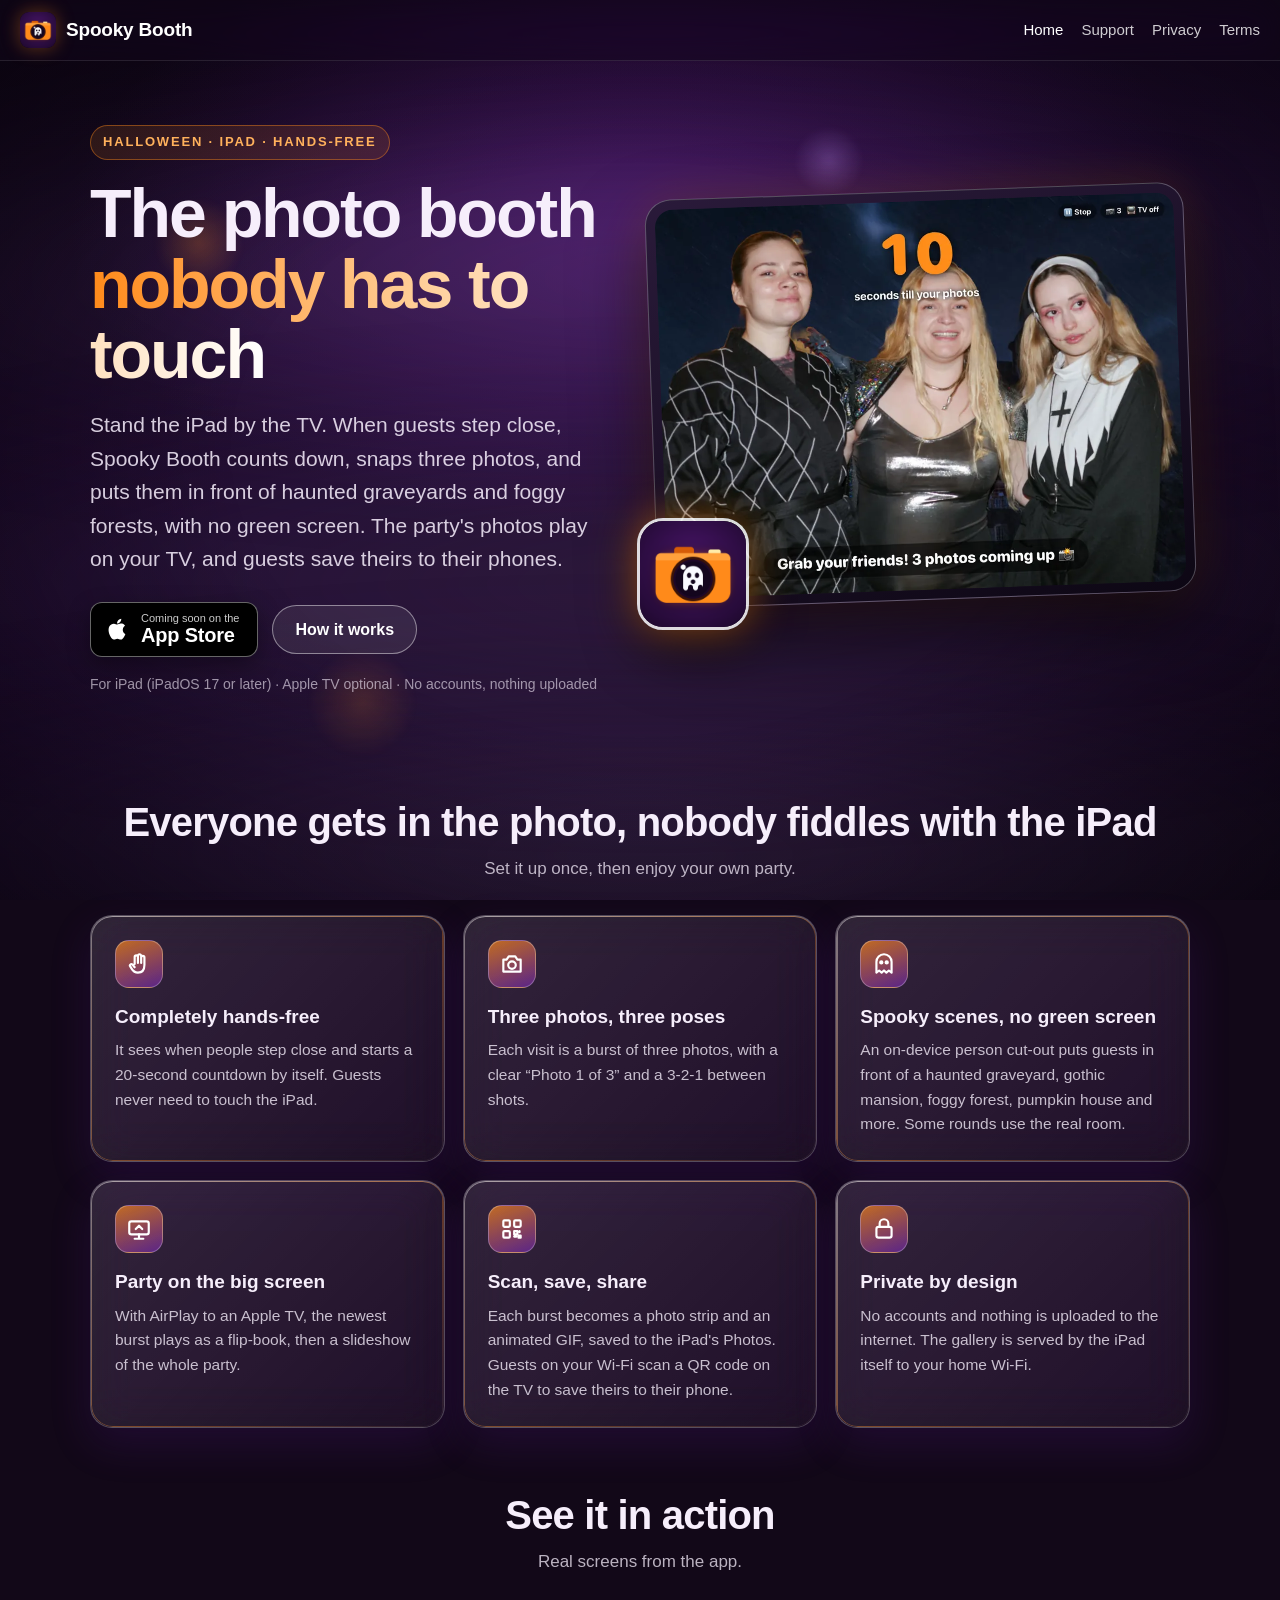
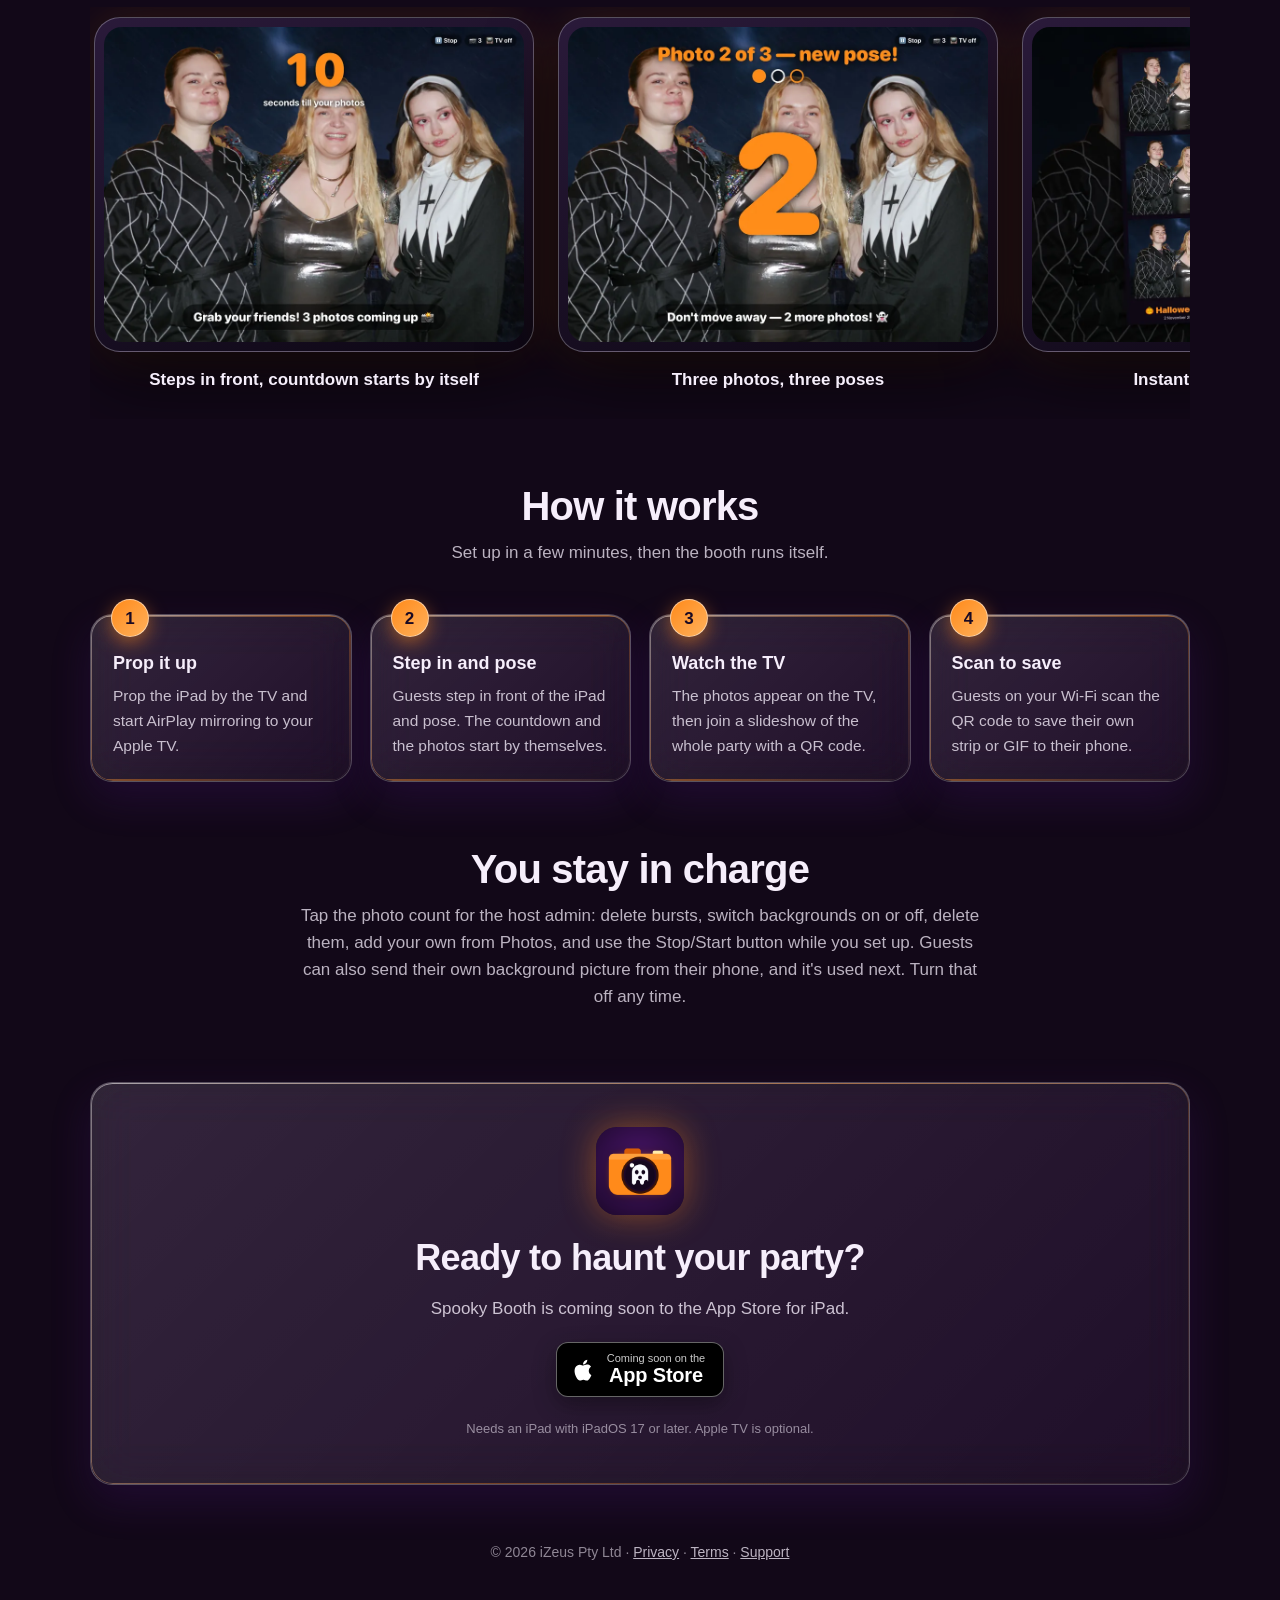
==== index.html @ 788db8b6 "Spooky Booth landing site Co-Authored-By: Claude Opus 5.5 <noreply@anthropic.com>" ====
<!DOCTYPE html>
<html lang="en">
<head>
<meta charset="utf-8">
<meta name="viewport" content="width=device-width, initial-scale=1, viewport-fit=cover">
<title>Spooky Booth – The hands-free Halloween photo booth for iPad</title>
<meta name="description" content="Stand your iPad by the TV and let guests step in. Spooky Booth counts down, takes three photos, swaps in haunted backgrounds with no green screen, and shows the results on your TV.">
<meta name="theme-color" content="#120818">
<meta property="og:title" content="Spooky Booth – The hands-free Halloween photo booth for iPad">
<meta property="og:description" content="Stand your iPad by the TV and let guests step in. Spooky Booth counts down, takes three photos, swaps in haunted backgrounds with no green screen, and shows the results on your TV.">
<meta property="og:image" content="https://spookybooth.izeus.org/assets/icon-512.png">
<link rel="icon" type="image/png" sizes="32x32" href="assets/icon-32.png">
<link rel="icon" type="image/png" sizes="512x512" href="assets/icon-512.png">
<link rel="apple-touch-icon" href="assets/icon-180.png">
<link rel="stylesheet" href="assets/style.css?v=mvykhlf2">
</head>
<body>
<div class="bg" aria-hidden="true">
  <div class="glow"></div>
  <div class="orb o1"></div><div class="orb o2"></div><div class="orb o3"></div><div class="orb o4"></div>
  <div class="fog f1"></div><div class="fog f2"></div><div class="fog f3"></div>
  <div class="vignette"></div>
</div>
<header class="nav">
  <a class="brand" href="index.html"><img src="assets/icon-180.png" alt="" width="36" height="36"><span>Spooky Booth</span></a>
  <nav class="nav-links"><a href="index.html" aria-current="page">Home</a><a href="support.html">Support</a><a href="privacy.html">Privacy</a><a href="terms.html">Terms</a></nav>
</header>
<main class="wrap wide">
<section class="pitch">
  <div>
    <span class="eyebrow">Halloween &middot; iPad &middot; Hands-free</span>
    <h1>The photo booth <span class="grad">nobody has to touch</span></h1>
    <p class="lead">Stand the iPad by the TV. When guests step close, Spooky Booth counts down, snaps three photos, and puts them in front of haunted graveyards and foggy forests, with no green screen. The party's photos play on your TV, and guests save theirs to their phones.</p>
    <div class="cta-row">
      <a class="store" data-store href="#get"><svg viewBox="0 0 24 24" aria-hidden="true"><path d="M16.4 12.6c0-2.4 2-3.6 2.1-3.7-1.1-1.7-2.9-1.9-3.5-1.9-1.5-.2-2.9.9-3.7.9-.8 0-1.9-.9-3.2-.8-1.6 0-3.1 1-4 2.4-1.7 3-.4 7.4 1.2 9.8.8 1.2 1.8 2.5 3 2.4 1.2 0 1.7-.8 3.1-.8 1.5 0 1.9.8 3.2.8 1.3 0 2.1-1.2 2.9-2.4.9-1.4 1.3-2.7 1.3-2.8-.1 0-2.4-.9-2.4-3.9zM14 5.5c.7-.8 1.1-1.9 1-3-1 0-2.1.7-2.8 1.5-.6.7-1.2 1.8-1 2.9 1.1.1 2.1-.6 2.8-1.4z"/></svg><span><small data-store-label>Coming soon on the</small><b>App Store</b></span></a>
      <a class="btn btn-ghost" href="#how">How it works</a>
    </div>
    <p class="meta">For iPad (iPadOS 17 or later) &middot; Apple TV optional &middot; No accounts, nothing uploaded</p>
  </div>
  <div class="pitch-art">
    <div class="frame"><img src="assets/shots/1.webp" alt="Spooky Booth on iPad: a guest in front of a haunted scene with the countdown running" width="900" height="675"></div>
    <img class="pitch-logo" src="assets/icon-512.png" alt="Spooky Booth app icon" width="120" height="120">
  </div>
</section>

<section id="features">
  <h2 class="section-title">Everyone gets in the photo, nobody fiddles with the iPad</h2>
  <p class="section-sub">Set it up once, then enjoy your own party.</p>
  <div class="features">
    <div class="feature glass"><div class="icon"><svg viewBox="0 0 24 24" aria-hidden="true"><path d="M8 12V5.5a1.5 1.5 0 0 1 3 0V11M11 10V4.5a1.5 1.5 0 0 1 3 0V11M14 10V6a1.5 1.5 0 0 1 3 0v7c0 4-2 7-6 7-3 0-4.5-1.5-6-4l-1.5-2.5A1.5 1.5 0 0 1 6 12.5L8 15"/></svg></div><h3>Completely hands-free</h3><p>It sees when people step close and starts a 20-second countdown by itself. Guests never need to touch the iPad.</p></div>
    <div class="feature glass"><div class="icon"><svg viewBox="0 0 24 24" aria-hidden="true"><path d="M4 8h3l2-3h6l2 3h3v11H4z"/><circle cx="12" cy="13" r="3.5"/></svg></div><h3>Three photos, three poses</h3><p>Each visit is a burst of three photos, with a clear &ldquo;Photo 1 of 3&rdquo; and a 3-2-1 between shots.</p></div>
    <div class="feature glass"><div class="icon"><svg viewBox="0 0 24 24" aria-hidden="true"><path d="M5 20V10a7 7 0 0 1 14 0v10l-2.5-2-2.3 2-2.2-2-2.2 2-2.3-2z"/><circle cx="9.5" cy="10.5" r="1"/><circle cx="14.5" cy="10.5" r="1"/></svg></div><h3>Spooky scenes, no green screen</h3><p>An on-device person cut-out puts guests in front of a haunted graveyard, gothic mansion, foggy forest, pumpkin house and more. Some rounds use the real room.</p></div>
    <div class="feature glass"><div class="icon"><svg viewBox="0 0 24 24" aria-hidden="true"><rect x="3" y="5" width="18" height="12" rx="2"/><path d="M8 21h8M12 17v4M9 12l3-3 3 3"/></svg></div><h3>Party on the big screen</h3><p>With AirPlay to an Apple TV, the newest burst plays as a flip-book, then a slideshow of the whole party.</p></div>
    <div class="feature glass"><div class="icon"><svg viewBox="0 0 24 24" aria-hidden="true"><rect x="4" y="4" width="6" height="6" rx="1"/><rect x="14" y="4" width="6" height="6" rx="1"/><rect x="4" y="14" width="6" height="6" rx="1"/><path d="M14 14h3v3h-3zM19 14v1M14 19h2M18 18h2v2h-2z"/></svg></div><h3>Scan, save, share</h3><p>Each burst becomes a photo strip and an animated GIF, saved to the iPad's Photos. Guests on your Wi-Fi scan a QR code on the TV to save theirs to their phone.</p></div>
    <div class="feature glass"><div class="icon"><svg viewBox="0 0 24 24" aria-hidden="true"><rect x="5" y="10" width="14" height="10" rx="2"/><path d="M8 10V7a4 4 0 0 1 8 0v3"/></svg></div><h3>Private by design</h3><p>No accounts and nothing is uploaded to the internet. The gallery is served by the iPad itself to your home Wi-Fi.</p></div>
  </div>
</section>

<section id="screens">
  <h2 class="section-title">See it in action</h2>
  <p class="section-sub">Real screens from the app.</p>
  <div class="shots">
    <figure class="shot"><div class="frame"><img src="assets/shots/1.webp" alt="The countdown starting as a guest steps in front of the iPad" width="900" height="675" loading="lazy"></div><figcaption>Steps in front, countdown starts by itself</figcaption></figure>
    <figure class="shot"><div class="frame"><img src="assets/shots/2.webp" alt="Three photos in a burst with a Photo 1 of 3 label" width="900" height="675" loading="lazy"></div><figcaption>Three photos, three poses</figcaption></figure>
    <figure class="shot"><div class="frame"><img src="assets/shots/3.webp" alt="An instant photo strip and animated GIF" width="900" height="675" loading="lazy"></div><figcaption>Instant photo strip and GIF</figcaption></figure>
    <figure class="shot"><div class="frame"><img src="assets/shots/4.webp" alt="Guests in front of spooky backgrounds" width="900" height="675" loading="lazy"></div><figcaption>Spooky backgrounds, no green screen</figcaption></figure>
    <figure class="shot"><div class="frame"><img src="assets/shots/5.webp" alt="A big, clear countdown number" width="900" height="675" loading="lazy"></div><figcaption>Big, clear countdown</figcaption></figure>
    <figure class="shot"><div class="frame"><img src="assets/shots/6.webp" alt="The host admin screen for choosing backgrounds" width="900" height="675" loading="lazy"></div><figcaption>Choose your backgrounds</figcaption></figure>
  </div>
</section>

<section id="how">
  <h2 class="section-title">How it works</h2>
  <p class="section-sub">Set up in a few minutes, then the booth runs itself.</p>
  <ol class="steps">
    <li class="glass"><h3>Prop it up</h3><p>Prop the iPad by the TV and start AirPlay mirroring to your Apple TV.</p></li>
    <li class="glass"><h3>Step in and pose</h3><p>Guests step in front of the iPad and pose. The countdown and the photos start by themselves.</p></li>
    <li class="glass"><h3>Watch the TV</h3><p>The photos appear on the TV, then join a slideshow of the whole party with a QR code.</p></li>
    <li class="glass"><h3>Scan to save</h3><p>Guests on your Wi-Fi scan the QR code to save their own strip or GIF to their phone.</p></li>
  </ol>
</section>

<section id="host">
  <h2 class="section-title">You stay in charge</h2>
  <p class="section-sub">Tap the photo count for the host admin: delete bursts, switch backgrounds on or off, delete them, add your own from Photos, and use the Stop/Start button while you set up. Guests can also send their own background picture from their phone, and it's used next. Turn that off any time.</p>
</section>

<section id="get">
  <div class="band glass">
    <img src="assets/icon-512.png" alt="" width="88" height="88">
    <h2>Ready to haunt your party?</h2>
    <p data-store-text>Spooky Booth is coming soon to the App Store for iPad.</p>
    <a class="store" data-store href="#get"><svg viewBox="0 0 24 24" aria-hidden="true"><path d="M16.4 12.6c0-2.4 2-3.6 2.1-3.7-1.1-1.7-2.9-1.9-3.5-1.9-1.5-.2-2.9.9-3.7.9-.8 0-1.9-.9-3.2-.8-1.6 0-3.1 1-4 2.4-1.7 3-.4 7.4 1.2 9.8.8 1.2 1.8 2.5 3 2.4 1.2 0 1.7-.8 3.1-.8 1.5 0 1.9.8 3.2.8 1.3 0 2.1-1.2 2.9-2.4.9-1.4 1.3-2.7 1.3-2.8-.1 0-2.4-.9-2.4-3.9zM14 5.5c.7-.8 1.1-1.9 1-3-1 0-2.1.7-2.8 1.5-.6.7-1.2 1.8-1 2.9 1.1.1 2.1-.6 2.8-1.4z"/></svg><span><small data-store-label>Coming soon on the</small><b>App Store</b></span></a>
    <p class="fine">Needs an iPad with iPadOS 17 or later. Apple TV is optional.</p>
  </div>
</section>
</main>
<footer class="foot">&copy; 2026 iZeus Pty Ltd &middot; <a href="privacy.html">Privacy</a> &middot; <a href="terms.html">Terms</a> &middot; <a href="support.html">Support</a></footer>
<script src="assets/site.js?v=mvykhlf2"></script>
</body>
</html>
---- assets/style.css ----
*,*::before,*::after{box-sizing:border-box}
html{scroll-behavior:smooth;color-scheme:dark}
body{margin:0;min-height:100vh;background:#120818;color:#f6eefb;font:17px/1.6 ui-rounded,"SF Pro Rounded",-apple-system,BlinkMacSystemFont,"Segoe UI",Roboto,sans-serif;-webkit-font-smoothing:antialiased;overflow-x:hidden}
a{color:#ffb15c}
a:hover{color:#ffd09b}
img{display:block;max-width:100%}

/* Ambient background: deep purple, drifting mist, a few faint orbs */
.bg{position:fixed;inset:0;z-index:-1;overflow:hidden;background:linear-gradient(160deg,#120818,#1d0b2b 45%,#120818)}
.glow{position:absolute;left:50%;top:-10%;width:90vw;height:70vh;margin-left:-45vw;background:radial-gradient(ellipse at center,rgba(76,22,110,.75),transparent 70%)}
.fog{position:absolute;left:-30%;width:160%;height:46vh;border-radius:50%;filter:blur(60px);opacity:.5;background:radial-gradient(ellipse at center,rgba(190,150,230,.34),rgba(120,70,170,.14) 50%,transparent 72%);will-change:transform}
.fog.f1{top:8%;animation:mist1 38s ease-in-out infinite alternate}
.fog.f2{top:42%;opacity:.42;animation:mist2 52s ease-in-out infinite alternate}
.fog.f3{top:72%;opacity:.55;animation:mist1 46s ease-in-out -20s infinite alternate}
.orb{position:absolute;border-radius:50%;filter:blur(2px);animation:float 18s ease-in-out infinite;will-change:transform}
.orb.o1{width:90px;height:90px;left:12%;top:22%;background:radial-gradient(circle,rgba(255,138,26,.30),transparent 70%)}
.orb.o2{width:140px;height:140px;right:10%;top:48%;background:radial-gradient(circle,rgba(255,138,26,.20),transparent 70%);animation-delay:-6s}
.orb.o3{width:70px;height:70px;left:62%;top:14%;background:radial-gradient(circle,rgba(200,150,255,.30),transparent 70%);animation-delay:-11s}
.orb.o4{width:110px;height:110px;left:24%;top:72%;background:radial-gradient(circle,rgba(255,138,26,.18),transparent 70%);animation-delay:-3s}
.vignette{position:absolute;inset:0;background:radial-gradient(ellipse at center,transparent 45%,rgba(5,2,9,.6))}
@keyframes mist1{from{transform:translateX(-8%)}to{transform:translateX(8%) translateY(4%)}}
@keyframes mist2{from{transform:translateX(7%)}to{transform:translateX(-9%) translateY(-5%)}}
@keyframes float{0%,100%{transform:translate(0,0)}50%{transform:translate(26px,-34px)}}
@media (prefers-reduced-motion:reduce){.fog,.orb{animation:none!important}}

/* Liquid glass */
.glass{position:relative;background:linear-gradient(135deg,rgba(255,255,255,.12),rgba(255,255,255,.04));border:1px solid rgba(255,255,255,.22);border-radius:22px;box-shadow:0 16px 40px rgba(120,40,190,.2),0 12px 30px rgba(0,0,0,.4),inset 0 1px 0 rgba(255,255,255,.3);backdrop-filter:blur(22px) saturate(170%);-webkit-backdrop-filter:blur(22px) saturate(170%)}
.glass::before{content:"";position:absolute;inset:0;border-radius:inherit;padding:1.2px;background:linear-gradient(135deg,rgba(255,255,255,.4),rgba(255,138,26,.4),rgba(255,255,255,.05));-webkit-mask:linear-gradient(#000 0 0) content-box,linear-gradient(#000 0 0);-webkit-mask-composite:xor;mask-composite:exclude;pointer-events:none}

.nav{position:sticky;top:0;z-index:10;display:flex;align-items:center;justify-content:space-between;gap:16px;padding:12px max(20px,env(safe-area-inset-left));background:rgba(18,8,24,.55);backdrop-filter:blur(18px) saturate(160%);-webkit-backdrop-filter:blur(18px) saturate(160%);border-bottom:1px solid rgba(255,255,255,.1)}
.brand{display:flex;align-items:center;gap:10px;color:#fff;text-decoration:none;font-weight:800;font-size:19px;letter-spacing:-.01em}
.brand img{width:36px;height:36px;border-radius:9px;box-shadow:0 0 18px rgba(255,138,26,.35)}
.nav-links{display:flex;gap:18px;font-size:15px}
.nav-links a{color:rgba(255,255,255,.8);text-decoration:none}
.nav-links a:hover,.nav-links a[aria-current]{color:#fff}

.wrap{max-width:860px;margin:0 auto;padding:0 20px}
.wrap.wide{max-width:1140px}
.lead{font-size:clamp(18px,2.2vw,21px);color:rgba(246,238,251,.86);max-width:32em;margin:0 0 26px}

/* Landing page */
.pitch{display:grid;grid-template-columns:1fr 1.05fr;gap:48px;align-items:center;padding:64px 0 40px}
.eyebrow{display:inline-block;font-size:13px;font-weight:700;letter-spacing:.14em;text-transform:uppercase;color:#ffb15c;background:rgba(255,138,26,.12);border:1px solid rgba(255,138,26,.42);padding:6px 12px;border-radius:999px}
.pitch h1{font-size:clamp(40px,6vw,68px);line-height:1.04;margin:18px 0 18px;font-weight:900;letter-spacing:-.03em}
.grad{background:linear-gradient(90deg,#ff8a1a,#ffd09b 55%,#fff);-webkit-background-clip:text;background-clip:text;color:transparent}
.cta-row{display:flex;flex-wrap:wrap;gap:14px;align-items:center}
.meta{margin:16px 0 0;font-size:14px;color:rgba(246,238,251,.6)}
.store{display:inline-flex;align-items:center;gap:10px;background:#000;color:#fff;border:1px solid rgba(255,255,255,.4);border-radius:12px;padding:9px 18px 9px 14px;text-decoration:none;box-shadow:0 8px 22px rgba(0,0,0,.35);transition:transform .12s ease}
.store:hover{color:#fff;transform:translateY(-2px)}
.store small{display:block;font-size:11px;opacity:.8;line-height:1.1}
.store b{display:block;font-size:20px;line-height:1.15;letter-spacing:-.01em}
.store svg{width:26px;height:26px;fill:#fff}
.btn.btn-ghost{background:rgba(255,255,255,.08);box-shadow:none;text-decoration:none;color:#fff}
.btn.btn-ghost:hover{color:#fff;background:rgba(255,255,255,.14)}
.pitch-art{position:relative;display:flex;justify-content:center;padding-bottom:30px}
.pitch-art .frame{width:100%;transform:rotate(-2deg);animation:bob 9s ease-in-out infinite}
.pitch-logo{position:absolute;left:-14px;bottom:0;width:112px;height:112px;border-radius:26px;border:3px solid rgba(255,255,255,.85);box-shadow:0 0 40px rgba(255,138,26,.5),0 20px 50px rgba(0,0,0,.55);animation:float 12s ease-in-out infinite}
@keyframes bob{0%,100%{transform:rotate(-2deg) translateY(0)}50%{transform:rotate(-1deg) translateY(-12px)}}
.frame{padding:9px;border-radius:26px;background:linear-gradient(160deg,#2a1a3a,#0d0714);border:1px solid rgba(255,255,255,.28);box-shadow:0 30px 70px rgba(0,0,0,.6),0 0 50px rgba(255,138,26,.16)}
.frame img{width:100%;height:auto;border-radius:18px}

section[id]{scroll-margin-top:80px}
.section-title{text-align:center;font-size:clamp(28px,4vw,40px);line-height:1.15;letter-spacing:-.02em;margin:64px 0 10px}
.section-sub{text-align:center;color:rgba(246,238,251,.74);max-width:40em;margin:0 auto 32px}
.features{display:grid;grid-template-columns:repeat(3,1fr);gap:18px}
.feature{padding:24px}
.feature .icon{width:48px;height:48px;border-radius:14px;display:grid;place-items:center;margin-bottom:14px;background:linear-gradient(160deg,rgba(255,138,26,.7),rgba(120,40,190,.6));border:1px solid rgba(255,255,255,.28)}
.feature .icon svg{width:26px;height:26px;stroke:#fff;fill:none;stroke-width:2;stroke-linecap:round;stroke-linejoin:round}
.feature h3{margin:0 0 6px;font-size:19px}
.feature p{margin:0;color:rgba(246,238,251,.78);font-size:15.5px}
.shots{display:flex;gap:24px;overflow-x:auto;scroll-snap-type:x mandatory;padding:10px 4px 26px;justify-content:safe center;-webkit-overflow-scrolling:touch}
.shot{flex:0 0 auto;width:min(440px,82vw);margin:0;scroll-snap-align:center;text-align:center}
.shot figcaption{margin-top:14px;font-weight:700}
.steps{counter-reset:step;display:grid;grid-template-columns:repeat(4,1fr);gap:18px;list-style:none;padding:16px 0 0;margin:0}
.steps li{counter-increment:step;position:relative;padding:28px 22px 22px}
.steps li::after{content:counter(step);position:absolute;top:-16px;left:20px;width:38px;height:38px;border-radius:50%;display:grid;place-items:center;font-weight:900;color:#1a0a24;background:linear-gradient(135deg,#ff8a1a,#ffb15c);border:1px solid rgba(255,255,255,.5);box-shadow:0 6px 18px rgba(255,138,26,.5)}
.steps h3{margin:6px 0 6px;font-size:18px}
.steps p{margin:0;color:rgba(246,238,251,.78);font-size:15.5px}
.band{text-align:center;padding:44px 24px;margin:72px 0 56px}
.band img{width:88px;height:88px;margin:0 auto 14px;border-radius:21px;box-shadow:0 0 34px rgba(255,138,26,.45)}
.band h2{font-size:clamp(26px,3.6vw,36px);margin:0 0 8px;letter-spacing:-.02em}
.band p{color:rgba(246,238,251,.8);margin:0 0 20px}
.band .fine{font-size:13px;color:rgba(246,238,251,.55);margin:22px 0 0}

.doc{margin:40px auto 64px;padding:clamp(22px,4vw,44px)}
.doc h1{font-size:clamp(32px,5vw,44px);line-height:1.1;margin:0 0 6px;letter-spacing:-.02em}
.doc h2{font-size:22px;margin:34px 0 8px;color:#ffc98a}
.doc ul{padding-left:1.2em}
.doc li{margin:6px 0}
.muted{color:rgba(246,238,251,.62)}
.faq-q{font-weight:700;margin:18px 0 2px}
.faq-a{margin:0;color:rgba(246,238,251,.82)}

.contact{display:grid;gap:14px;margin:18px 0 8px}
.contact label{display:grid;gap:6px;font-size:15px;font-weight:600}
.contact input,.contact textarea{width:100%;padding:12px 14px;border-radius:14px;border:1px solid rgba(255,255,255,.22);background:rgba(255,255,255,.07);color:#fff;font:inherit;font-weight:400}
.contact textarea{min-height:150px;resize:vertical}
.contact input:focus,.contact textarea:focus{outline:none;border-color:#ff8a1a;box-shadow:0 0 0 3px rgba(255,138,26,.28)}
.hp{position:absolute;left:-9999px;width:1px;height:1px;overflow:hidden}
.btn{justify-self:start;display:inline-flex;align-items:center;gap:8px;padding:11px 22px;border:1px solid rgba(255,255,255,.45);border-radius:999px;background:linear-gradient(135deg,#ff8a1a,#e0580c);color:#fff;font:inherit;font-weight:700;font-size:16px;cursor:pointer;box-shadow:0 6px 18px rgba(255,138,26,.4);transition:transform .12s ease}
.btn:active{transform:scale(.96)}
.notice{padding:12px 16px;border-radius:14px;margin:16px 0}
.notice.ok{background:rgba(13,158,148,.2);border:1px solid rgba(13,158,148,.55)}
.notice.err{background:rgba(224,71,87,.18);border:1px solid rgba(224,71,87,.55)}
[hidden]{display:none!important}

.foot{text-align:center;padding:0 20px 40px;font-size:14px;color:rgba(246,238,251,.55)}
.foot a{color:rgba(246,238,251,.75)}

@media (prefers-reduced-motion:reduce){.pitch-art .frame,.pitch-logo{animation:none!important}}
@media (max-width:980px){.features{grid-template-columns:1fr 1fr}.steps{grid-template-columns:1fr 1fr;row-gap:32px}}
@media (max-width:820px){.pitch{grid-template-columns:1fr;text-align:center;padding-top:44px}.lead{margin-left:auto;margin-right:auto}.cta-row{justify-content:center}.shots{justify-content:flex-start}.pitch-logo{left:0}}
@media (max-width:720px){.nav-links{gap:12px;font-size:14px}.brand span{display:none}.features,.steps{grid-template-columns:1fr}.eyebrow{font-size:11px;letter-spacing:.08em}.pitch-logo{width:88px;height:88px;border-radius:21px}}
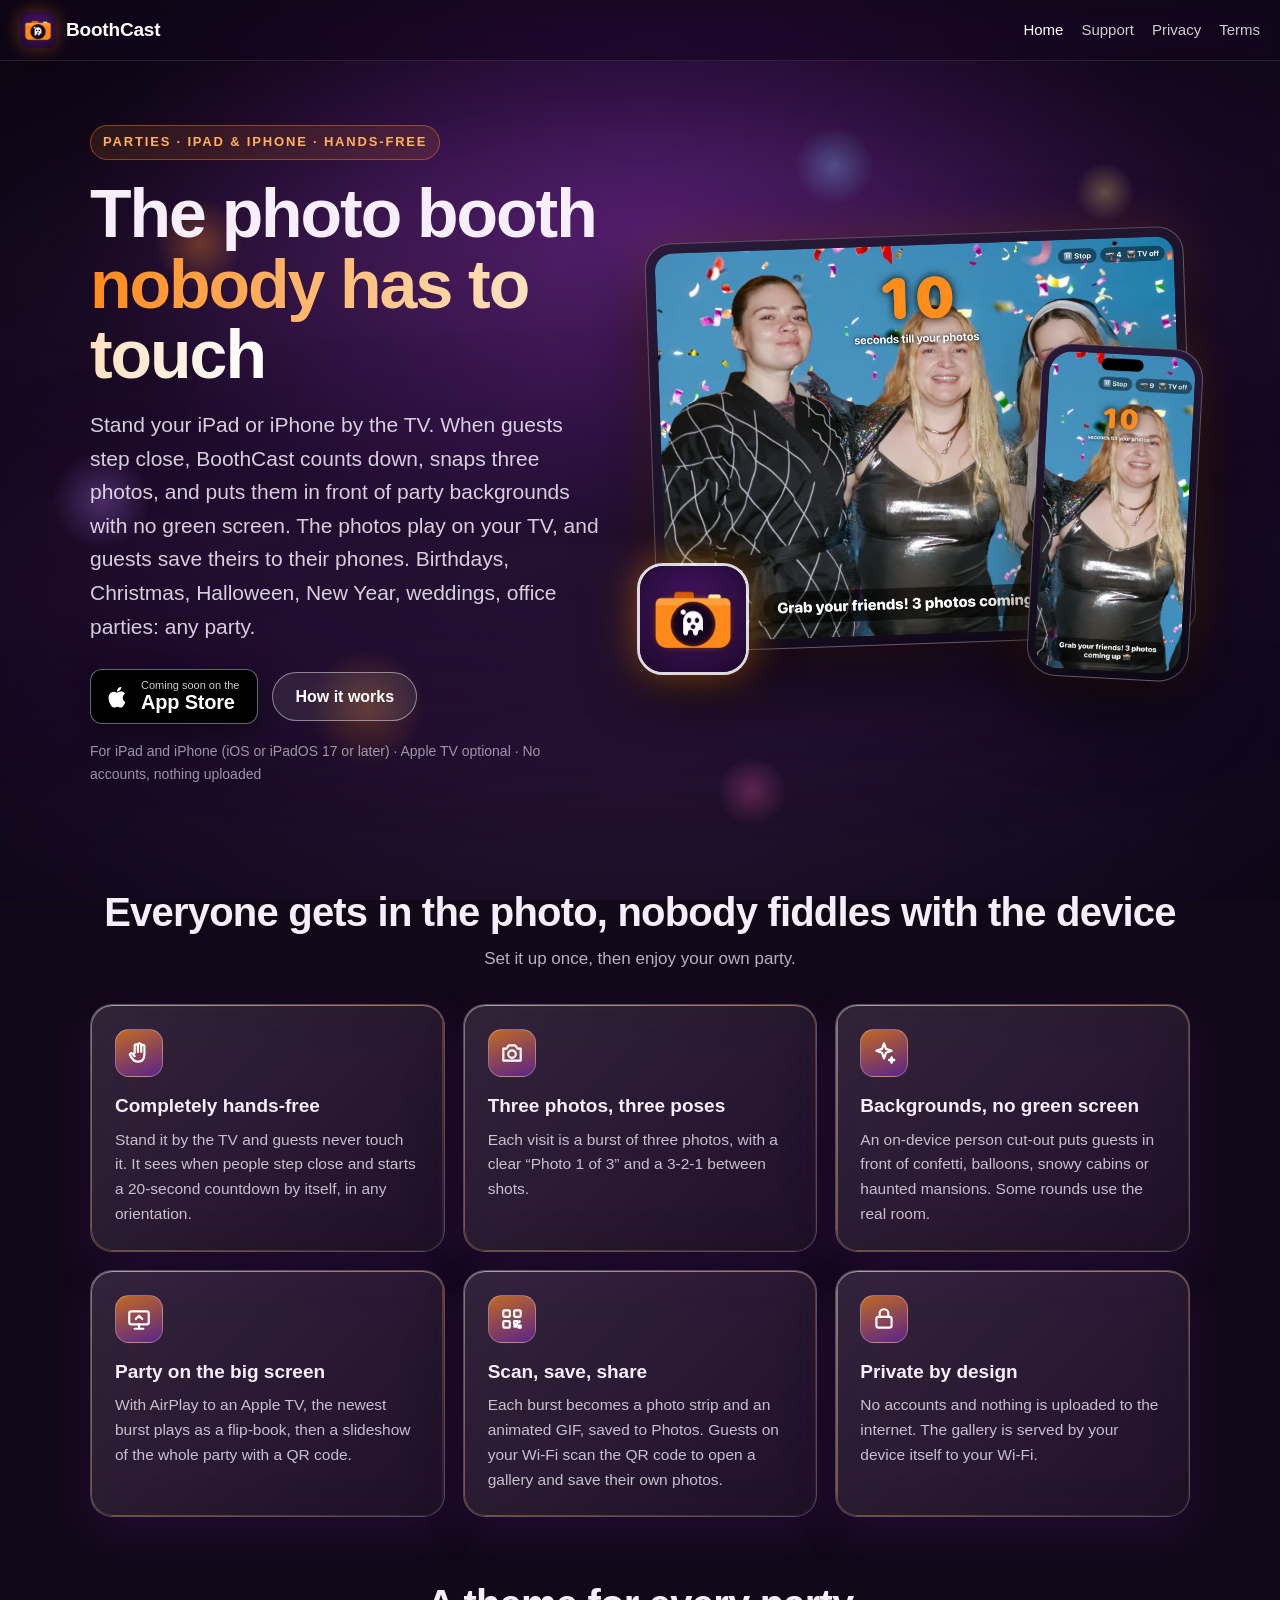
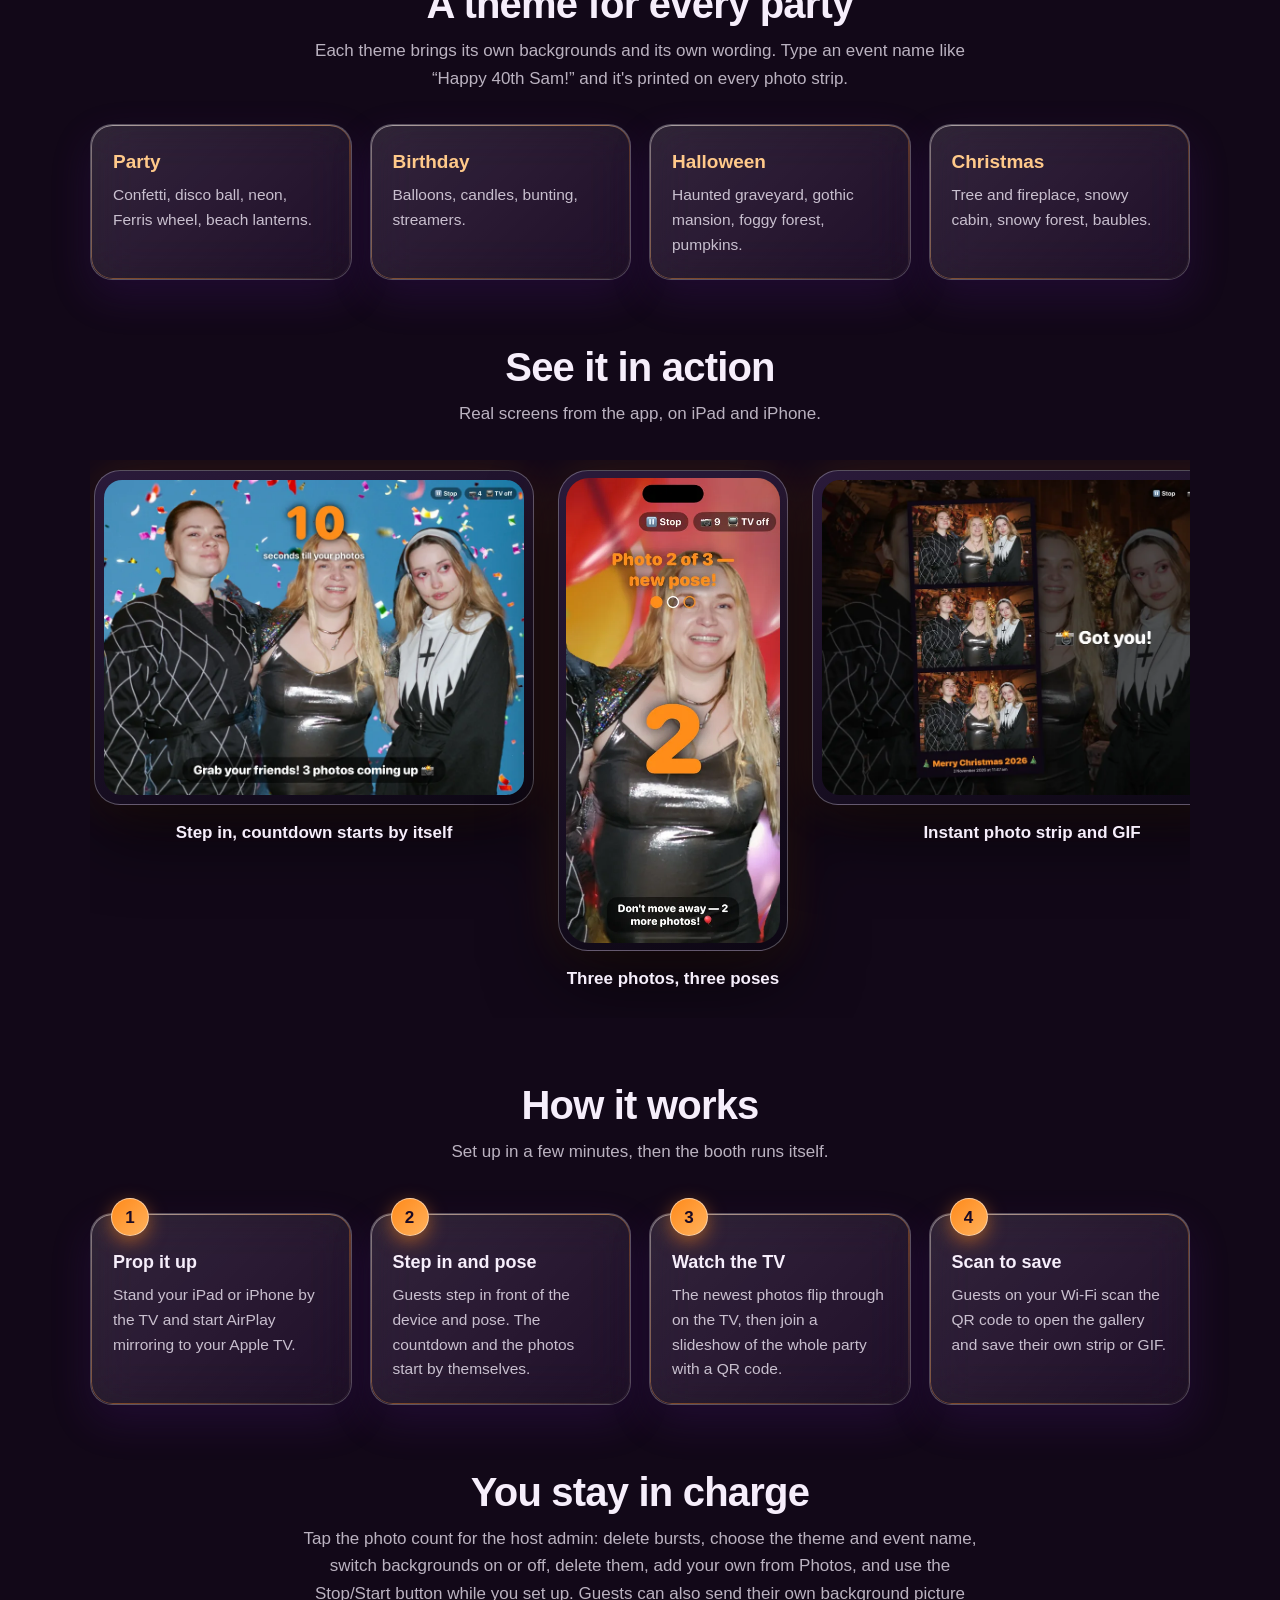
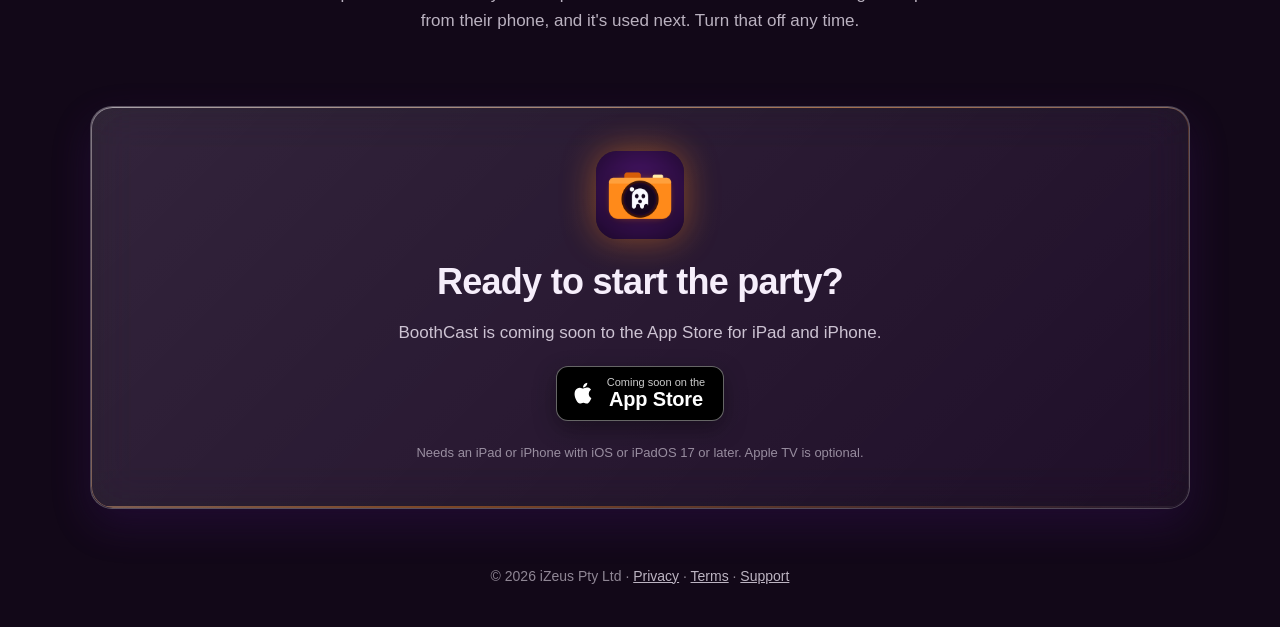
==== commit a26c4853: "Rebrand to BoothCast: party themes, iPad and iPhone Co-Authored-By: Claude Opus 5.5 <noreply@anthrop" ====
--- a/index.html
+++ b/index.html
@@ -3,69 +3,82 @@
 <head>
 <meta charset="utf-8">
 <meta name="viewport" content="width=device-width, initial-scale=1, viewport-fit=cover">
-<title>Spooky Booth – The hands-free Halloween photo booth for iPad</title>
-<meta name="description" content="Stand your iPad by the TV and let guests step in. Spooky Booth counts down, takes three photos, swaps in haunted backgrounds with no green screen, and shows the results on your TV.">
+<title>BoothCast: Party Photo Booth for iPad and iPhone</title>
+<meta name="description" content="A hands-free party photo booth for iPad and iPhone. Stand it by the TV and guests just step in: countdown, three photos, fun backgrounds with no green screen, and the results on your TV.">
 <meta name="theme-color" content="#120818">
-<meta property="og:title" content="Spooky Booth – The hands-free Halloween photo booth for iPad">
-<meta property="og:description" content="Stand your iPad by the TV and let guests step in. Spooky Booth counts down, takes three photos, swaps in haunted backgrounds with no green screen, and shows the results on your TV.">
-<meta property="og:image" content="https://spookybooth.izeus.org/assets/icon-512.png">
+<meta property="og:title" content="BoothCast: Party Photo Booth for iPad and iPhone">
+<meta property="og:description" content="A hands-free party photo booth for iPad and iPhone. Stand it by the TV and guests just step in: countdown, three photos, fun backgrounds with no green screen, and the results on your TV.">
+<meta property="og:image" content="https://boothcast.izeus.org/assets/icon-512.png">
 <link rel="icon" type="image/png" sizes="32x32" href="assets/icon-32.png">
 <link rel="icon" type="image/png" sizes="512x512" href="assets/icon-512.png">
 <link rel="apple-touch-icon" href="assets/icon-180.png">
-<link rel="stylesheet" href="assets/style.css?v=mvykhlf2">
+<link rel="stylesheet" href="assets/style.css?v=mvylqypf">
 </head>
 <body>
 <div class="bg" aria-hidden="true">
   <div class="glow"></div>
-  <div class="orb o1"></div><div class="orb o2"></div><div class="orb o3"></div><div class="orb o4"></div>
+  <div class="orb o1"></div><div class="orb o2"></div><div class="orb o3"></div><div class="orb o4"></div><div class="orb o5"></div><div class="orb o6"></div><div class="orb o7"></div>
   <div class="fog f1"></div><div class="fog f2"></div><div class="fog f3"></div>
   <div class="vignette"></div>
 </div>
 <header class="nav">
-  <a class="brand" href="index.html"><img src="assets/icon-180.png" alt="" width="36" height="36"><span>Spooky Booth</span></a>
+  <a class="brand" href="index.html"><img src="assets/icon-180.png" alt="" width="36" height="36"><span>BoothCast</span></a>
   <nav class="nav-links"><a href="index.html" aria-current="page">Home</a><a href="support.html">Support</a><a href="privacy.html">Privacy</a><a href="terms.html">Terms</a></nav>
 </header>
 <main class="wrap wide">
 <section class="pitch">
   <div>
-    <span class="eyebrow">Halloween &middot; iPad &middot; Hands-free</span>
+    <span class="eyebrow">Parties &middot; iPad &amp; iPhone &middot; Hands-free</span>
     <h1>The photo booth <span class="grad">nobody has to touch</span></h1>
-    <p class="lead">Stand the iPad by the TV. When guests step close, Spooky Booth counts down, snaps three photos, and puts them in front of haunted graveyards and foggy forests, with no green screen. The party's photos play on your TV, and guests save theirs to their phones.</p>
+    <p class="lead">Stand your iPad or iPhone by the TV. When guests step close, BoothCast counts down, snaps three photos, and puts them in front of party backgrounds with no green screen. The photos play on your TV, and guests save theirs to their phones. Birthdays, Christmas, Halloween, New Year, weddings, office parties: any party.</p>
     <div class="cta-row">
       <a class="store" data-store href="#get"><svg viewBox="0 0 24 24" aria-hidden="true"><path d="M16.4 12.6c0-2.4 2-3.6 2.1-3.7-1.1-1.7-2.9-1.9-3.5-1.9-1.5-.2-2.9.9-3.7.9-.8 0-1.9-.9-3.2-.8-1.6 0-3.1 1-4 2.4-1.7 3-.4 7.4 1.2 9.8.8 1.2 1.8 2.5 3 2.4 1.2 0 1.7-.8 3.1-.8 1.5 0 1.9.8 3.2.8 1.3 0 2.1-1.2 2.9-2.4.9-1.4 1.3-2.7 1.3-2.8-.1 0-2.4-.9-2.4-3.9zM14 5.5c.7-.8 1.1-1.9 1-3-1 0-2.1.7-2.8 1.5-.6.7-1.2 1.8-1 2.9 1.1.1 2.1-.6 2.8-1.4z"/></svg><span><small data-store-label>Coming soon on the</small><b>App Store</b></span></a>
       <a class="btn btn-ghost" href="#how">How it works</a>
     </div>
-    <p class="meta">For iPad (iPadOS 17 or later) &middot; Apple TV optional &middot; No accounts, nothing uploaded</p>
+    <p class="meta">For iPad and iPhone (iOS or iPadOS 17 or later) &middot; Apple TV optional &middot; No accounts, nothing uploaded</p>
   </div>
   <div class="pitch-art">
-    <div class="frame"><img src="assets/shots/1.webp" alt="Spooky Booth on iPad: a guest in front of a haunted scene with the countdown running" width="900" height="675"></div>
-    <img class="pitch-logo" src="assets/icon-512.png" alt="Spooky Booth app icon" width="120" height="120">
+    <div class="frame"><img src="assets/shots/ipad-1.webp" alt="BoothCast on iPad: guests in front of a party background with the countdown running" width="900" height="675"></div>
+    <div class="pitch-phone"><div class="frame phone"><img src="assets/shots/phone-1.webp" alt="BoothCast on iPhone showing the same party countdown" width="420" height="913"></div></div>
+    <img class="pitch-logo" src="assets/icon-512.png" alt="BoothCast app icon" width="120" height="120">
   </div>
 </section>
 
 <section id="features">
-  <h2 class="section-title">Everyone gets in the photo, nobody fiddles with the iPad</h2>
+  <h2 class="section-title">Everyone gets in the photo, nobody fiddles with the device</h2>
   <p class="section-sub">Set it up once, then enjoy your own party.</p>
   <div class="features">
-    <div class="feature glass"><div class="icon"><svg viewBox="0 0 24 24" aria-hidden="true"><path d="M8 12V5.5a1.5 1.5 0 0 1 3 0V11M11 10V4.5a1.5 1.5 0 0 1 3 0V11M14 10V6a1.5 1.5 0 0 1 3 0v7c0 4-2 7-6 7-3 0-4.5-1.5-6-4l-1.5-2.5A1.5 1.5 0 0 1 6 12.5L8 15"/></svg></div><h3>Completely hands-free</h3><p>It sees when people step close and starts a 20-second countdown by itself. Guests never need to touch the iPad.</p></div>
+    <div class="feature glass"><div class="icon"><svg viewBox="0 0 24 24" aria-hidden="true"><path d="M8 12V5.5a1.5 1.5 0 0 1 3 0V11M11 10V4.5a1.5 1.5 0 0 1 3 0V11M14 10V6a1.5 1.5 0 0 1 3 0v7c0 4-2 7-6 7-3 0-4.5-1.5-6-4l-1.5-2.5A1.5 1.5 0 0 1 6 12.5L8 15"/></svg></div><h3>Completely hands-free</h3><p>Stand it by the TV and guests never touch it. It sees when people step close and starts a 20-second countdown by itself, in any orientation.</p></div>
     <div class="feature glass"><div class="icon"><svg viewBox="0 0 24 24" aria-hidden="true"><path d="M4 8h3l2-3h6l2 3h3v11H4z"/><circle cx="12" cy="13" r="3.5"/></svg></div><h3>Three photos, three poses</h3><p>Each visit is a burst of three photos, with a clear &ldquo;Photo 1 of 3&rdquo; and a 3-2-1 between shots.</p></div>
-    <div class="feature glass"><div class="icon"><svg viewBox="0 0 24 24" aria-hidden="true"><path d="M5 20V10a7 7 0 0 1 14 0v10l-2.5-2-2.3 2-2.2-2-2.2 2-2.3-2z"/><circle cx="9.5" cy="10.5" r="1"/><circle cx="14.5" cy="10.5" r="1"/></svg></div><h3>Spooky scenes, no green screen</h3><p>An on-device person cut-out puts guests in front of a haunted graveyard, gothic mansion, foggy forest, pumpkin house and more. Some rounds use the real room.</p></div>
-    <div class="feature glass"><div class="icon"><svg viewBox="0 0 24 24" aria-hidden="true"><rect x="3" y="5" width="18" height="12" rx="2"/><path d="M8 21h8M12 17v4M9 12l3-3 3 3"/></svg></div><h3>Party on the big screen</h3><p>With AirPlay to an Apple TV, the newest burst plays as a flip-book, then a slideshow of the whole party.</p></div>
-    <div class="feature glass"><div class="icon"><svg viewBox="0 0 24 24" aria-hidden="true"><rect x="4" y="4" width="6" height="6" rx="1"/><rect x="14" y="4" width="6" height="6" rx="1"/><rect x="4" y="14" width="6" height="6" rx="1"/><path d="M14 14h3v3h-3zM19 14v1M14 19h2M18 18h2v2h-2z"/></svg></div><h3>Scan, save, share</h3><p>Each burst becomes a photo strip and an animated GIF, saved to the iPad's Photos. Guests on your Wi-Fi scan a QR code on the TV to save theirs to their phone.</p></div>
-    <div class="feature glass"><div class="icon"><svg viewBox="0 0 24 24" aria-hidden="true"><rect x="5" y="10" width="14" height="10" rx="2"/><path d="M8 10V7a4 4 0 0 1 8 0v3"/></svg></div><h3>Private by design</h3><p>No accounts and nothing is uploaded to the internet. The gallery is served by the iPad itself to your home Wi-Fi.</p></div>
+    <div class="feature glass"><div class="icon"><svg viewBox="0 0 24 24" aria-hidden="true"><path d="M12 3l1.8 5.2L19 10l-5.2 1.8L12 17l-1.8-5.2L5 10l5.2-1.8z"/><path d="M19 16l.7 1.8 1.8.7-1.8.7L19 21l-.7-1.8-1.8-.7 1.8-.7z"/></svg></div><h3>Backgrounds, no green screen</h3><p>An on-device person cut-out puts guests in front of confetti, balloons, snowy cabins or haunted mansions. Some rounds use the real room.</p></div>
+    <div class="feature glass"><div class="icon"><svg viewBox="0 0 24 24" aria-hidden="true"><rect x="3" y="5" width="18" height="12" rx="2"/><path d="M8 21h8M12 17v4M9 12l3-3 3 3"/></svg></div><h3>Party on the big screen</h3><p>With AirPlay to an Apple TV, the newest burst plays as a flip-book, then a slideshow of the whole party with a QR code.</p></div>
+    <div class="feature glass"><div class="icon"><svg viewBox="0 0 24 24" aria-hidden="true"><rect x="4" y="4" width="6" height="6" rx="1"/><rect x="14" y="4" width="6" height="6" rx="1"/><rect x="4" y="14" width="6" height="6" rx="1"/><path d="M14 14h3v3h-3zM19 14v1M14 19h2M18 18h2v2h-2z"/></svg></div><h3>Scan, save, share</h3><p>Each burst becomes a photo strip and an animated GIF, saved to Photos. Guests on your Wi-Fi scan the QR code to open a gallery and save their own photos.</p></div>
+    <div class="feature glass"><div class="icon"><svg viewBox="0 0 24 24" aria-hidden="true"><rect x="5" y="10" width="14" height="10" rx="2"/><path d="M8 10V7a4 4 0 0 1 8 0v3"/></svg></div><h3>Private by design</h3><p>No accounts and nothing is uploaded to the internet. The gallery is served by your device itself to your Wi-Fi.</p></div>
+  </div>
+</section>
+
+<section id="themes">
+  <h2 class="section-title">A theme for every party</h2>
+  <p class="section-sub">Each theme brings its own backgrounds and its own wording. Type an event name like &ldquo;Happy 40th Sam!&rdquo; and it's printed on every photo strip.</p>
+  <div class="themes">
+    <div class="theme glass"><h3>Party</h3><p>Confetti, disco ball, neon, Ferris wheel, beach lanterns.</p></div>
+    <div class="theme glass"><h3>Birthday</h3><p>Balloons, candles, bunting, streamers.</p></div>
+    <div class="theme glass"><h3>Halloween</h3><p>Haunted graveyard, gothic mansion, foggy forest, pumpkins.</p></div>
+    <div class="theme glass"><h3>Christmas</h3><p>Tree and fireplace, snowy cabin, snowy forest, baubles.</p></div>
   </div>
 </section>
 
 <section id="screens">
   <h2 class="section-title">See it in action</h2>
-  <p class="section-sub">Real screens from the app.</p>
+  <p class="section-sub">Real screens from the app, on iPad and iPhone.</p>
   <div class="shots">
-    <figure class="shot"><div class="frame"><img src="assets/shots/1.webp" alt="The countdown starting as a guest steps in front of the iPad" width="900" height="675" loading="lazy"></div><figcaption>Steps in front, countdown starts by itself</figcaption></figure>
-    <figure class="shot"><div class="frame"><img src="assets/shots/2.webp" alt="Three photos in a burst with a Photo 1 of 3 label" width="900" height="675" loading="lazy"></div><figcaption>Three photos, three poses</figcaption></figure>
-    <figure class="shot"><div class="frame"><img src="assets/shots/3.webp" alt="An instant photo strip and animated GIF" width="900" height="675" loading="lazy"></div><figcaption>Instant photo strip and GIF</figcaption></figure>
-    <figure class="shot"><div class="frame"><img src="assets/shots/4.webp" alt="Guests in front of spooky backgrounds" width="900" height="675" loading="lazy"></div><figcaption>Spooky backgrounds, no green screen</figcaption></figure>
-    <figure class="shot"><div class="frame"><img src="assets/shots/5.webp" alt="A big, clear countdown number" width="900" height="675" loading="lazy"></div><figcaption>Big, clear countdown</figcaption></figure>
-    <figure class="shot"><div class="frame"><img src="assets/shots/6.webp" alt="The host admin screen for choosing backgrounds" width="900" height="675" loading="lazy"></div><figcaption>Choose your backgrounds</figcaption></figure>
+    <figure class="shot ipad"><div class="frame"><img src="assets/shots/ipad-1.webp" alt="The countdown starting on iPad with a party background" width="900" height="675" loading="lazy"></div><figcaption>Step in, countdown starts by itself</figcaption></figure>
+    <figure class="shot phone"><div class="frame phone"><img src="assets/shots/phone-2.webp" alt="Three photos in a burst with a Photo 1 of 3 label on iPhone" width="420" height="913" loading="lazy"></div><figcaption>Three photos, three poses</figcaption></figure>
+    <figure class="shot ipad"><div class="frame"><img src="assets/shots/ipad-3.webp" alt="A Christmas photo strip on iPad" width="900" height="675" loading="lazy"></div><figcaption>Instant photo strip and GIF</figcaption></figure>
+    <figure class="shot phone"><div class="frame phone"><img src="assets/shots/phone-4.webp" alt="Guests in front of a Halloween background on iPhone" width="420" height="913" loading="lazy"></div><figcaption>Pick a theme, any party</figcaption></figure>
+    <figure class="shot ipad"><div class="frame"><img src="assets/shots/ipad-5.webp" alt="A big, clear countdown number on iPad" width="900" height="675" loading="lazy"></div><figcaption>Big, clear countdown</figcaption></figure>
+    <figure class="shot phone"><div class="frame phone"><img src="assets/shots/phone-6.webp" alt="The host admin screen on iPhone" width="420" height="913" loading="lazy"></div><figcaption>Host admin in a tap</figcaption></figure>
+    <figure class="shot ipad"><div class="frame"><img src="assets/shots/ipad-2.webp" alt="A birthday burst of three photos on iPad" width="900" height="675" loading="lazy"></div><figcaption>Birthday photos with your event name</figcaption></figure>
   </div>
 </section>
 
@@ -73,29 +86,29 @@
   <h2 class="section-title">How it works</h2>
   <p class="section-sub">Set up in a few minutes, then the booth runs itself.</p>
   <ol class="steps">
-    <li class="glass"><h3>Prop it up</h3><p>Prop the iPad by the TV and start AirPlay mirroring to your Apple TV.</p></li>
-    <li class="glass"><h3>Step in and pose</h3><p>Guests step in front of the iPad and pose. The countdown and the photos start by themselves.</p></li>
-    <li class="glass"><h3>Watch the TV</h3><p>The photos appear on the TV, then join a slideshow of the whole party with a QR code.</p></li>
-    <li class="glass"><h3>Scan to save</h3><p>Guests on your Wi-Fi scan the QR code to save their own strip or GIF to their phone.</p></li>
+    <li class="glass"><h3>Prop it up</h3><p>Stand your iPad or iPhone by the TV and start AirPlay mirroring to your Apple TV.</p></li>
+    <li class="glass"><h3>Step in and pose</h3><p>Guests step in front of the device and pose. The countdown and the photos start by themselves.</p></li>
+    <li class="glass"><h3>Watch the TV</h3><p>The newest photos flip through on the TV, then join a slideshow of the whole party with a QR code.</p></li>
+    <li class="glass"><h3>Scan to save</h3><p>Guests on your Wi-Fi scan the QR code to open the gallery and save their own strip or GIF.</p></li>
   </ol>
 </section>
 
 <section id="host">
   <h2 class="section-title">You stay in charge</h2>
-  <p class="section-sub">Tap the photo count for the host admin: delete bursts, switch backgrounds on or off, delete them, add your own from Photos, and use the Stop/Start button while you set up. Guests can also send their own background picture from their phone, and it's used next. Turn that off any time.</p>
+  <p class="section-sub">Tap the photo count for the host admin: delete bursts, choose the theme and event name, switch backgrounds on or off, delete them, add your own from Photos, and use the Stop/Start button while you set up. Guests can also send their own background picture from their phone, and it's used next. Turn that off any time.</p>
 </section>
 
 <section id="get">
   <div class="band glass">
     <img src="assets/icon-512.png" alt="" width="88" height="88">
-    <h2>Ready to haunt your party?</h2>
-    <p data-store-text>Spooky Booth is coming soon to the App Store for iPad.</p>
+    <h2>Ready to start the party?</h2>
+    <p data-store-text>BoothCast is coming soon to the App Store for iPad and iPhone.</p>
     <a class="store" data-store href="#get"><svg viewBox="0 0 24 24" aria-hidden="true"><path d="M16.4 12.6c0-2.4 2-3.6 2.1-3.7-1.1-1.7-2.9-1.9-3.5-1.9-1.5-.2-2.9.9-3.7.9-.8 0-1.9-.9-3.2-.8-1.6 0-3.1 1-4 2.4-1.7 3-.4 7.4 1.2 9.8.8 1.2 1.8 2.5 3 2.4 1.2 0 1.7-.8 3.1-.8 1.5 0 1.9.8 3.2.8 1.3 0 2.1-1.2 2.9-2.4.9-1.4 1.3-2.7 1.3-2.8-.1 0-2.4-.9-2.4-3.9zM14 5.5c.7-.8 1.1-1.9 1-3-1 0-2.1.7-2.8 1.5-.6.7-1.2 1.8-1 2.9 1.1.1 2.1-.6 2.8-1.4z"/></svg><span><small data-store-label>Coming soon on the</small><b>App Store</b></span></a>
-    <p class="fine">Needs an iPad with iPadOS 17 or later. Apple TV is optional.</p>
+    <p class="fine">Needs an iPad or iPhone with iOS or iPadOS 17 or later. Apple TV is optional.</p>
   </div>
 </section>
 </main>
 <footer class="foot">&copy; 2026 iZeus Pty Ltd &middot; <a href="privacy.html">Privacy</a> &middot; <a href="terms.html">Terms</a> &middot; <a href="support.html">Support</a></footer>
-<script src="assets/site.js?v=mvykhlf2"></script>
+<script src="assets/site.js?v=mvylqypf"></script>
 </body>
 </html>
--- a/assets/style.css
+++ b/assets/style.css
@@ -5,19 +5,22 @@
 a:hover{color:#ffd09b}
 img{display:block;max-width:100%}
 
-/* Ambient background: deep purple, drifting mist, a few faint orbs */
-.bg{position:fixed;inset:0;z-index:-1;overflow:hidden;background:linear-gradient(160deg,#120818,#1d0b2b 45%,#120818)}
-.glow{position:absolute;left:50%;top:-10%;width:90vw;height:70vh;margin-left:-45vw;background:radial-gradient(ellipse at center,rgba(76,22,110,.75),transparent 70%)}
-.fog{position:absolute;left:-30%;width:160%;height:46vh;border-radius:50%;filter:blur(60px);opacity:.5;background:radial-gradient(ellipse at center,rgba(190,150,230,.34),rgba(120,70,170,.14) 50%,transparent 72%);will-change:transform}
+/* Ambient background: deep purple, soft glowing party bokeh */
+.bg{position:fixed;inset:0;z-index:-1;overflow:hidden;background:linear-gradient(160deg,#120818,#1d0b2b 45%,#140a22)}
+.glow{position:absolute;left:50%;top:-10%;width:90vw;height:70vh;margin-left:-45vw;background:radial-gradient(ellipse at center,rgba(96,30,130,.7),transparent 70%)}
+.fog{position:absolute;left:-30%;width:160%;height:46vh;border-radius:50%;filter:blur(70px);opacity:.28;background:radial-gradient(ellipse at center,rgba(230,150,220,.3),rgba(120,70,170,.12) 50%,transparent 72%);will-change:transform}
 .fog.f1{top:8%;animation:mist1 38s ease-in-out infinite alternate}
-.fog.f2{top:42%;opacity:.42;animation:mist2 52s ease-in-out infinite alternate}
-.fog.f3{top:72%;opacity:.55;animation:mist1 46s ease-in-out -20s infinite alternate}
-.orb{position:absolute;border-radius:50%;filter:blur(2px);animation:float 18s ease-in-out infinite;will-change:transform}
-.orb.o1{width:90px;height:90px;left:12%;top:22%;background:radial-gradient(circle,rgba(255,138,26,.30),transparent 70%)}
-.orb.o2{width:140px;height:140px;right:10%;top:48%;background:radial-gradient(circle,rgba(255,138,26,.20),transparent 70%);animation-delay:-6s}
-.orb.o3{width:70px;height:70px;left:62%;top:14%;background:radial-gradient(circle,rgba(200,150,255,.30),transparent 70%);animation-delay:-11s}
-.orb.o4{width:110px;height:110px;left:24%;top:72%;background:radial-gradient(circle,rgba(255,138,26,.18),transparent 70%);animation-delay:-3s}
-.vignette{position:absolute;inset:0;background:radial-gradient(ellipse at center,transparent 45%,rgba(5,2,9,.6))}
+.fog.f2{top:42%;opacity:.22;animation:mist2 52s ease-in-out infinite alternate}
+.fog.f3{top:72%;opacity:.3;animation:mist1 46s ease-in-out -20s infinite alternate}
+.orb{position:absolute;border-radius:50%;filter:blur(1.5px);animation:float 18s ease-in-out infinite;will-change:transform}
+.orb.o1{width:90px;height:90px;left:12%;top:22%;background:radial-gradient(circle,rgba(255,138,26,.38),transparent 70%)}
+.orb.o2{width:150px;height:150px;right:10%;top:48%;background:radial-gradient(circle,rgba(255,92,170,.26),transparent 70%);animation-delay:-6s}
+.orb.o3{width:80px;height:80px;left:62%;top:14%;background:radial-gradient(circle,rgba(120,200,255,.32),transparent 70%);animation-delay:-11s}
+.orb.o4{width:120px;height:120px;left:24%;top:72%;background:radial-gradient(circle,rgba(255,138,26,.26),transparent 70%);animation-delay:-3s}
+.orb.o5{width:60px;height:60px;left:84%;top:18%;background:radial-gradient(circle,rgba(255,220,120,.38),transparent 70%);animation-delay:-8s}
+.orb.o6{width:100px;height:100px;left:4%;top:50%;background:radial-gradient(circle,rgba(190,130,255,.34),transparent 70%);animation-delay:-14s}
+.orb.o7{width:70px;height:70px;left:56%;top:84%;background:radial-gradient(circle,rgba(255,92,170,.3),transparent 70%);animation-delay:-5s}
+.vignette{position:absolute;inset:0;background:radial-gradient(ellipse at center,transparent 50%,rgba(5,2,9,.5))}
 @keyframes mist1{from{transform:translateX(-8%)}to{transform:translateX(8%) translateY(4%)}}
 @keyframes mist2{from{transform:translateX(7%)}to{transform:translateX(-9%) translateY(-5%)}}
 @keyframes float{0%,100%{transform:translate(0,0)}50%{transform:translate(26px,-34px)}}
@@ -111,3 +114,20 @@
 @media (max-width:980px){.features{grid-template-columns:1fr 1fr}.steps{grid-template-columns:1fr 1fr;row-gap:32px}}
 @media (max-width:820px){.pitch{grid-template-columns:1fr;text-align:center;padding-top:44px}.lead{margin-left:auto;margin-right:auto}.cta-row{justify-content:center}.shots{justify-content:flex-start}.pitch-logo{left:0}}
 @media (max-width:720px){.nav-links{gap:12px;font-size:14px}.brand span{display:none}.features,.steps{grid-template-columns:1fr}.eyebrow{font-size:11px;letter-spacing:.08em}.pitch-logo{width:88px;height:88px;border-radius:21px}}
+
+/* iPhone frames, themes */
+.pitch-art{align-items:flex-start}
+.frame.phone{padding:7px;border-radius:30px}
+.frame.phone img{border-radius:23px}
+.pitch-art .pitch-phone{position:absolute;right:-6px;bottom:-4px;width:30%;transform:rotate(3deg);animation:float 14s ease-in-out -4s infinite}
+.pitch-art .pitch-phone .frame{display:block;width:100%;transform:none;animation:none}
+.shots{align-items:flex-start}
+.shot.phone{width:min(230px,56vw)}
+.shot.ipad{width:min(440px,82vw)}
+.themes{display:grid;grid-template-columns:repeat(4,1fr);gap:18px}
+.theme{padding:22px}
+.theme h3{margin:0 0 6px;font-size:19px;color:#ffc98a}
+.theme p{margin:0;color:rgba(246,238,251,.78);font-size:15.5px}
+@media (max-width:980px){.themes{grid-template-columns:1fr 1fr}}
+@media (max-width:720px){.themes{grid-template-columns:1fr}.pitch-art .pitch-phone{width:28%;right:0}}
+@media (prefers-reduced-motion:reduce){.pitch-phone{animation:none!important}}
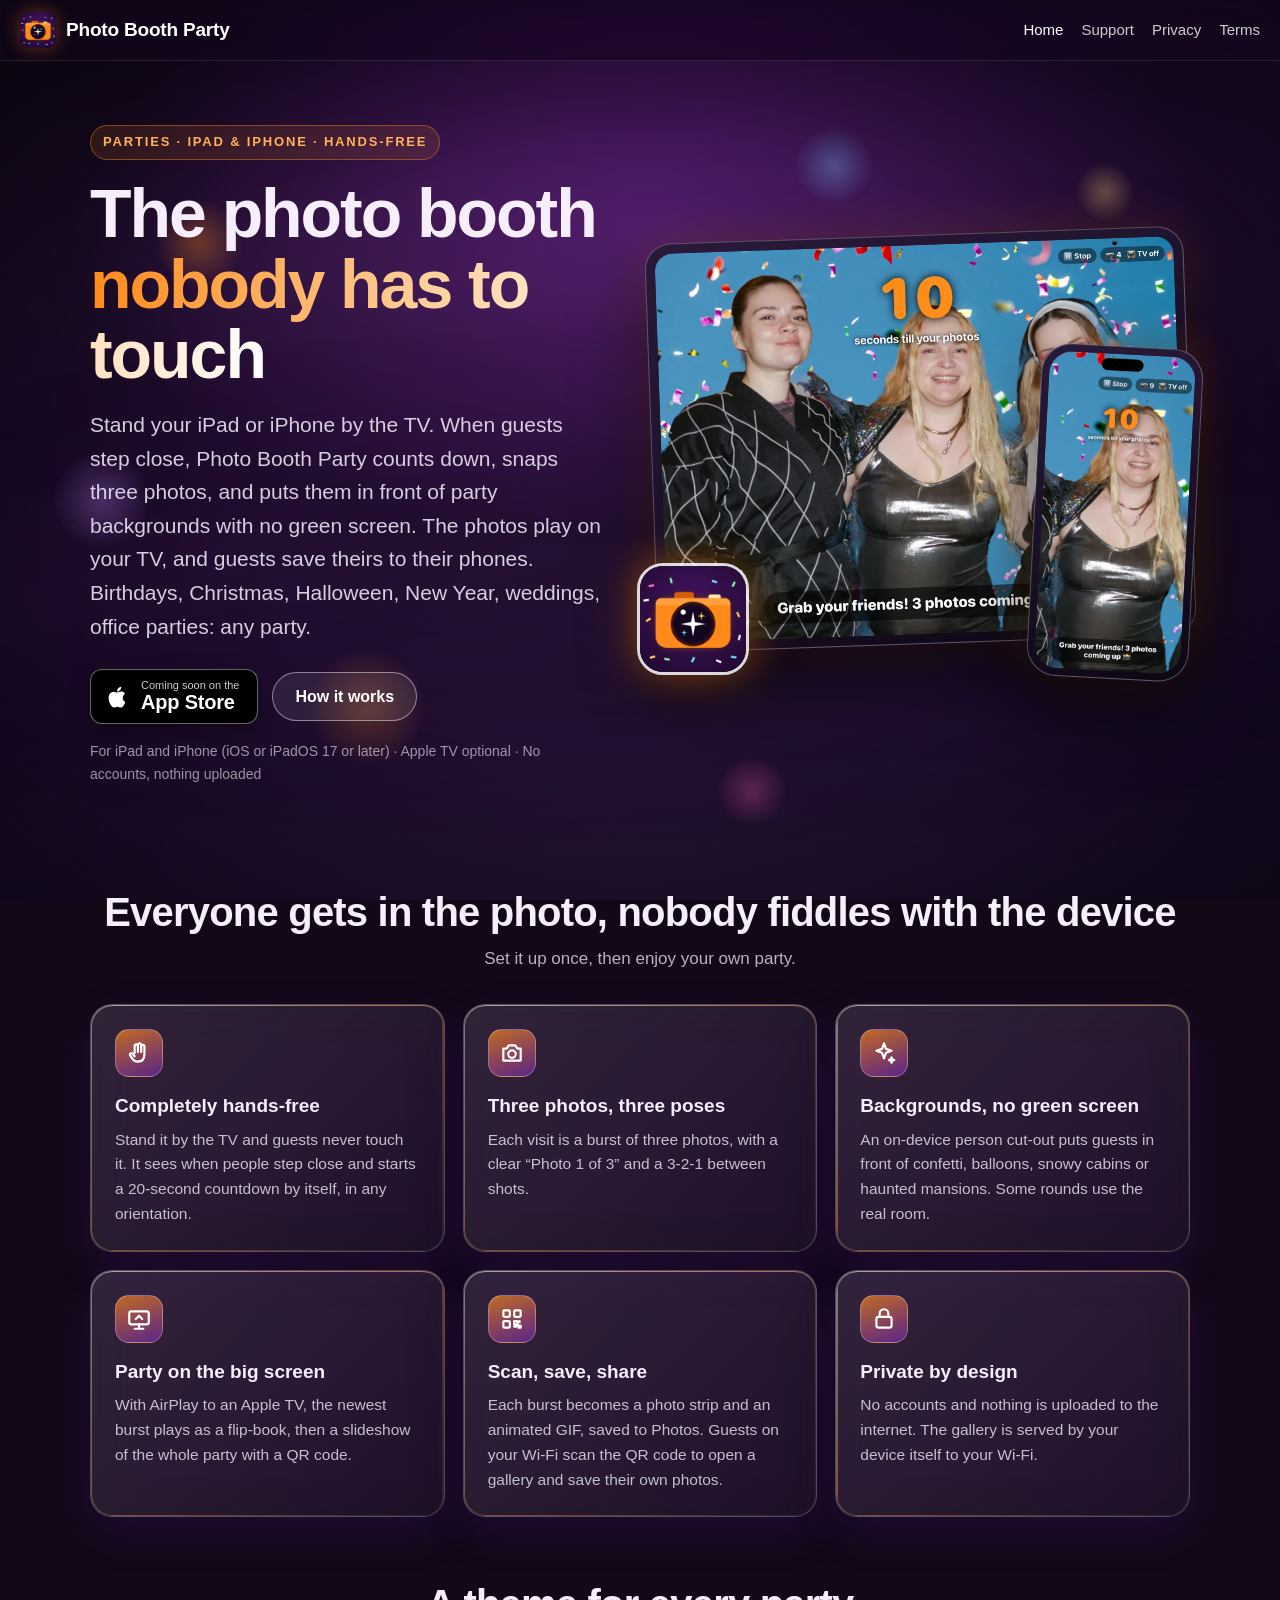
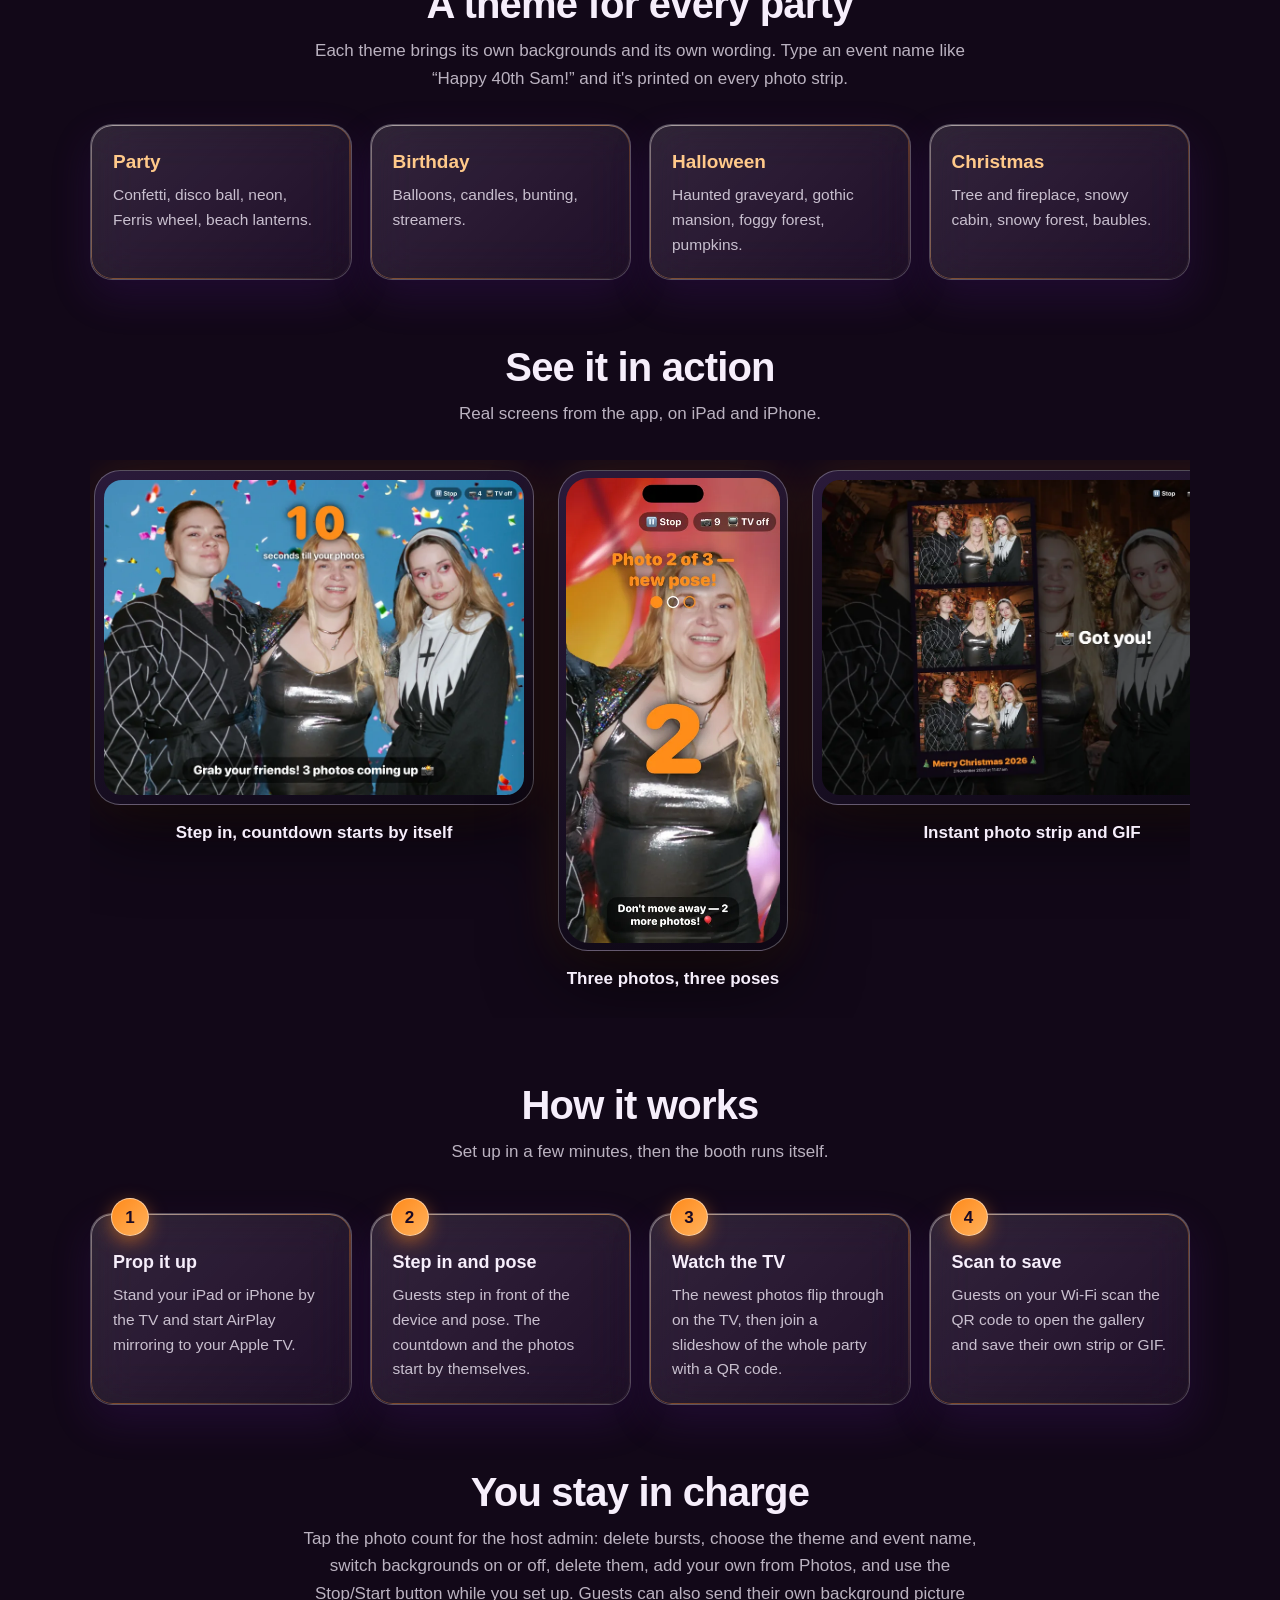
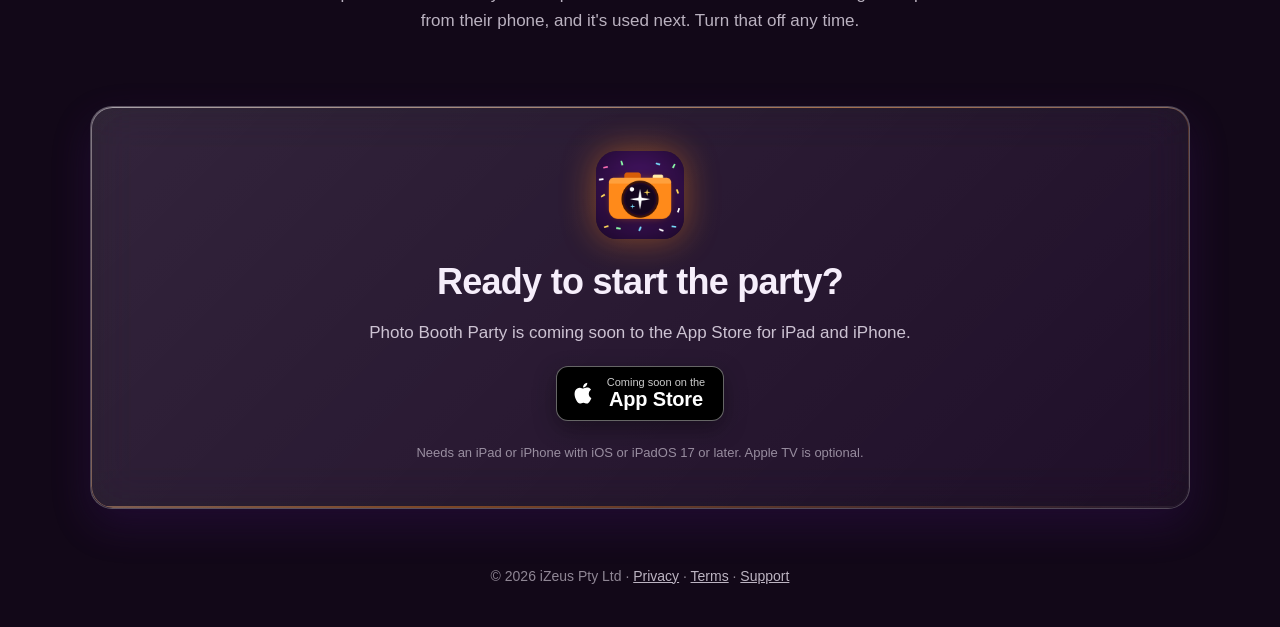
==== commit cd0dd305: "Rename to Photo Booth Party Co-Authored-By: Claude Opus 5.5 <noreply@anthropic.com>" ====
--- a/index.html
+++ b/index.html
@@ -3,16 +3,16 @@
 <head>
 <meta charset="utf-8">
 <meta name="viewport" content="width=device-width, initial-scale=1, viewport-fit=cover">
-<title>BoothCast: Party Photo Booth for iPad and iPhone</title>
+<title>Photo Booth Party: Hands-Free Photo Booth for iPad and iPhone</title>
 <meta name="description" content="A hands-free party photo booth for iPad and iPhone. Stand it by the TV and guests just step in: countdown, three photos, fun backgrounds with no green screen, and the results on your TV.">
 <meta name="theme-color" content="#120818">
-<meta property="og:title" content="BoothCast: Party Photo Booth for iPad and iPhone">
+<meta property="og:title" content="Photo Booth Party: Hands-Free Photo Booth for iPad and iPhone">
 <meta property="og:description" content="A hands-free party photo booth for iPad and iPhone. Stand it by the TV and guests just step in: countdown, three photos, fun backgrounds with no green screen, and the results on your TV.">
-<meta property="og:image" content="https://boothcast.izeus.org/assets/icon-512.png">
+<meta property="og:image" content="https://photoboothparty.izeus.org/assets/icon-512.png">
 <link rel="icon" type="image/png" sizes="32x32" href="assets/icon-32.png">
 <link rel="icon" type="image/png" sizes="512x512" href="assets/icon-512.png">
 <link rel="apple-touch-icon" href="assets/icon-180.png">
-<link rel="stylesheet" href="assets/style.css?v=mvylqypf">
+<link rel="stylesheet" href="assets/style.css?v=mvys3dn4">
 </head>
 <body>
 <div class="bg" aria-hidden="true">
@@ -22,7 +22,7 @@
   <div class="vignette"></div>
 </div>
 <header class="nav">
-  <a class="brand" href="index.html"><img src="assets/icon-180.png" alt="" width="36" height="36"><span>BoothCast</span></a>
+  <a class="brand" href="index.html"><img src="assets/icon-180.png" alt="" width="36" height="36"><span>Photo Booth Party</span></a>
   <nav class="nav-links"><a href="index.html" aria-current="page">Home</a><a href="support.html">Support</a><a href="privacy.html">Privacy</a><a href="terms.html">Terms</a></nav>
 </header>
 <main class="wrap wide">
@@ -30,7 +30,7 @@
   <div>
     <span class="eyebrow">Parties &middot; iPad &amp; iPhone &middot; Hands-free</span>
     <h1>The photo booth <span class="grad">nobody has to touch</span></h1>
-    <p class="lead">Stand your iPad or iPhone by the TV. When guests step close, BoothCast counts down, snaps three photos, and puts them in front of party backgrounds with no green screen. The photos play on your TV, and guests save theirs to their phones. Birthdays, Christmas, Halloween, New Year, weddings, office parties: any party.</p>
+    <p class="lead">Stand your iPad or iPhone by the TV. When guests step close, Photo Booth Party counts down, snaps three photos, and puts them in front of party backgrounds with no green screen. The photos play on your TV, and guests save theirs to their phones. Birthdays, Christmas, Halloween, New Year, weddings, office parties: any party.</p>
     <div class="cta-row">
       <a class="store" data-store href="#get"><svg viewBox="0 0 24 24" aria-hidden="true"><path d="M16.4 12.6c0-2.4 2-3.6 2.1-3.7-1.1-1.7-2.9-1.9-3.5-1.9-1.5-.2-2.9.9-3.7.9-.8 0-1.9-.9-3.2-.8-1.6 0-3.1 1-4 2.4-1.7 3-.4 7.4 1.2 9.8.8 1.2 1.8 2.5 3 2.4 1.2 0 1.7-.8 3.1-.8 1.5 0 1.9.8 3.2.8 1.3 0 2.1-1.2 2.9-2.4.9-1.4 1.3-2.7 1.3-2.8-.1 0-2.4-.9-2.4-3.9zM14 5.5c.7-.8 1.1-1.9 1-3-1 0-2.1.7-2.8 1.5-.6.7-1.2 1.8-1 2.9 1.1.1 2.1-.6 2.8-1.4z"/></svg><span><small data-store-label>Coming soon on the</small><b>App Store</b></span></a>
       <a class="btn btn-ghost" href="#how">How it works</a>
@@ -38,9 +38,9 @@
     <p class="meta">For iPad and iPhone (iOS or iPadOS 17 or later) &middot; Apple TV optional &middot; No accounts, nothing uploaded</p>
   </div>
   <div class="pitch-art">
-    <div class="frame"><img src="assets/shots/ipad-1.webp" alt="BoothCast on iPad: guests in front of a party background with the countdown running" width="900" height="675"></div>
-    <div class="pitch-phone"><div class="frame phone"><img src="assets/shots/phone-1.webp" alt="BoothCast on iPhone showing the same party countdown" width="420" height="913"></div></div>
-    <img class="pitch-logo" src="assets/icon-512.png" alt="BoothCast app icon" width="120" height="120">
+    <div class="frame"><img src="assets/shots/ipad-1.webp" alt="Photo Booth Party on iPad: guests in front of a party background with the countdown running" width="900" height="675"></div>
+    <div class="pitch-phone"><div class="frame phone"><img src="assets/shots/phone-1.webp" alt="Photo Booth Party on iPhone showing the same party countdown" width="420" height="913"></div></div>
+    <img class="pitch-logo" src="assets/icon-512.png" alt="Photo Booth Party app icon" width="120" height="120">
   </div>
 </section>
 
@@ -102,13 +102,13 @@
   <div class="band glass">
     <img src="assets/icon-512.png" alt="" width="88" height="88">
     <h2>Ready to start the party?</h2>
-    <p data-store-text>BoothCast is coming soon to the App Store for iPad and iPhone.</p>
+    <p data-store-text>Photo Booth Party is coming soon to the App Store for iPad and iPhone.</p>
     <a class="store" data-store href="#get"><svg viewBox="0 0 24 24" aria-hidden="true"><path d="M16.4 12.6c0-2.4 2-3.6 2.1-3.7-1.1-1.7-2.9-1.9-3.5-1.9-1.5-.2-2.9.9-3.7.9-.8 0-1.9-.9-3.2-.8-1.6 0-3.1 1-4 2.4-1.7 3-.4 7.4 1.2 9.8.8 1.2 1.8 2.5 3 2.4 1.2 0 1.7-.8 3.1-.8 1.5 0 1.9.8 3.2.8 1.3 0 2.1-1.2 2.9-2.4.9-1.4 1.3-2.7 1.3-2.8-.1 0-2.4-.9-2.4-3.9zM14 5.5c.7-.8 1.1-1.9 1-3-1 0-2.1.7-2.8 1.5-.6.7-1.2 1.8-1 2.9 1.1.1 2.1-.6 2.8-1.4z"/></svg><span><small data-store-label>Coming soon on the</small><b>App Store</b></span></a>
     <p class="fine">Needs an iPad or iPhone with iOS or iPadOS 17 or later. Apple TV is optional.</p>
   </div>
 </section>
 </main>
 <footer class="foot">&copy; 2026 iZeus Pty Ltd &middot; <a href="privacy.html">Privacy</a> &middot; <a href="terms.html">Terms</a> &middot; <a href="support.html">Support</a></footer>
-<script src="assets/site.js?v=mvylqypf"></script>
+<script src="assets/site.js?v=mvys3dn4"></script>
 </body>
 </html>
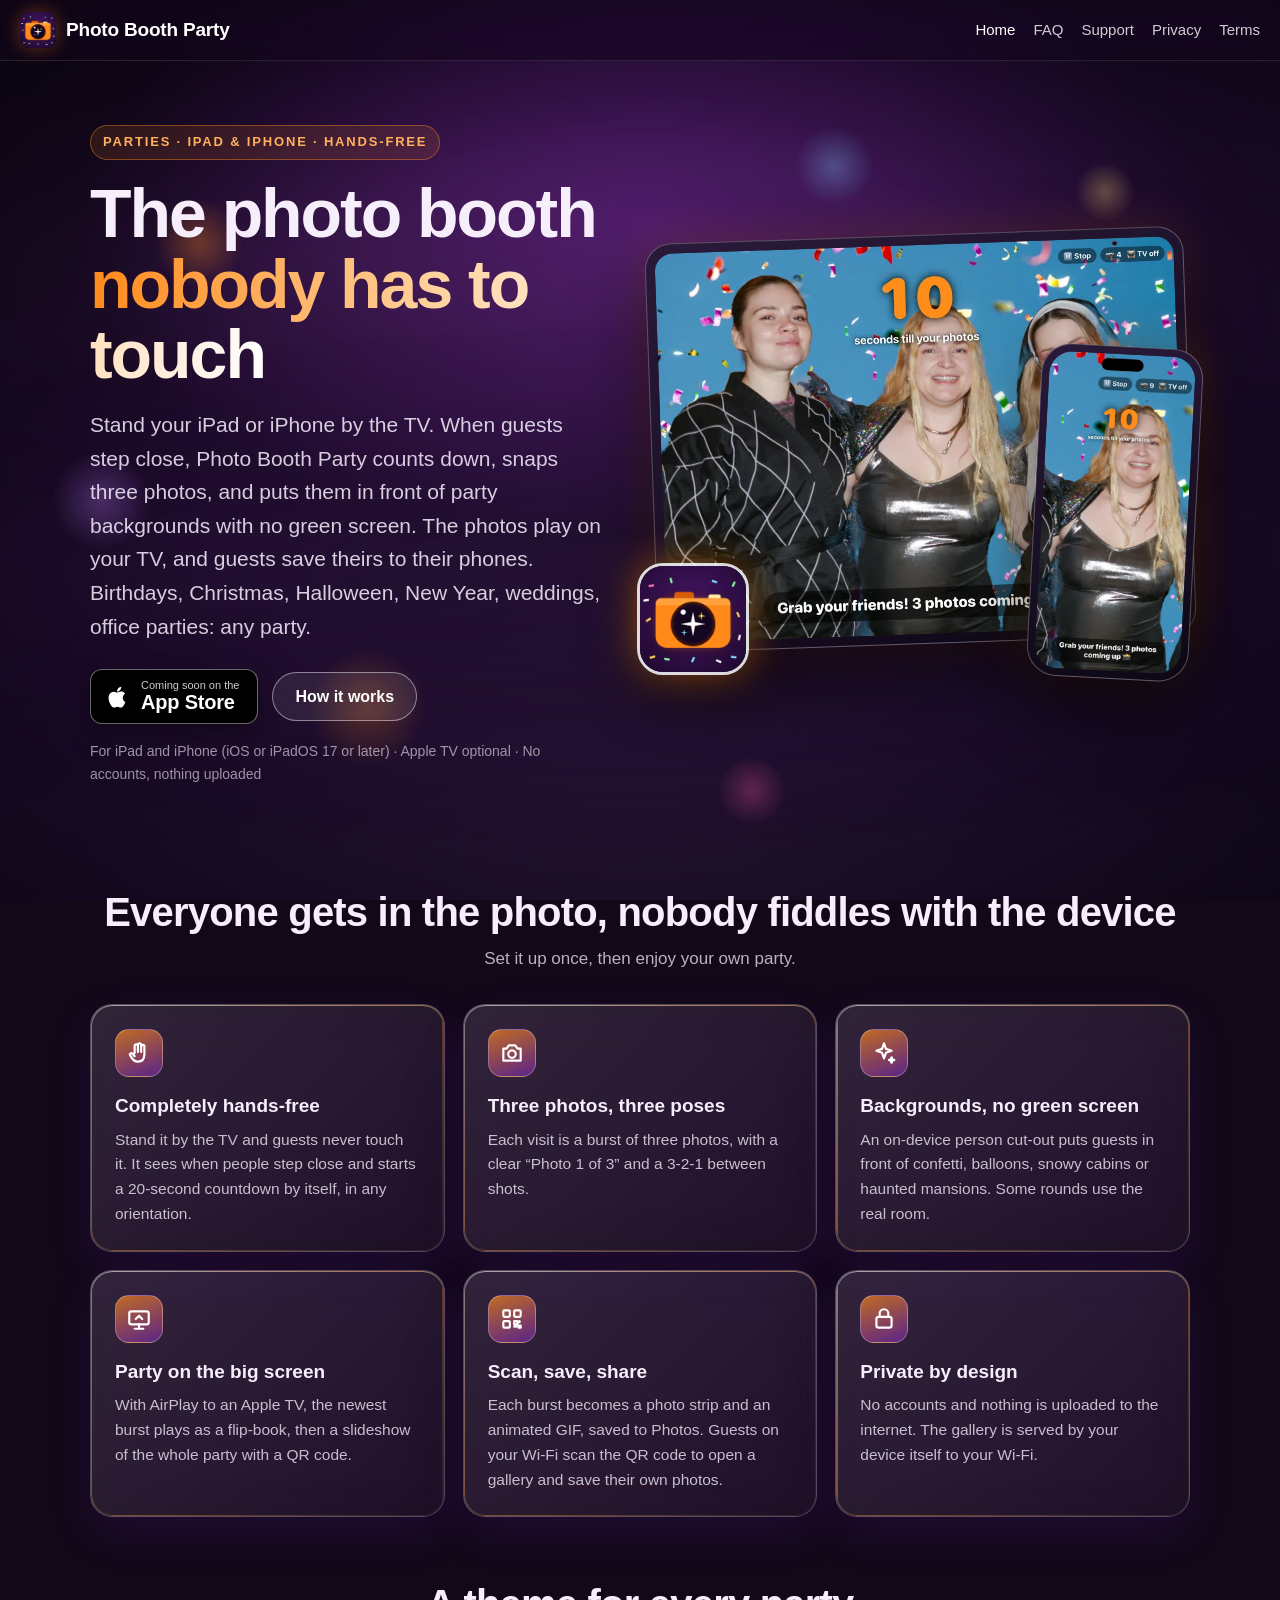
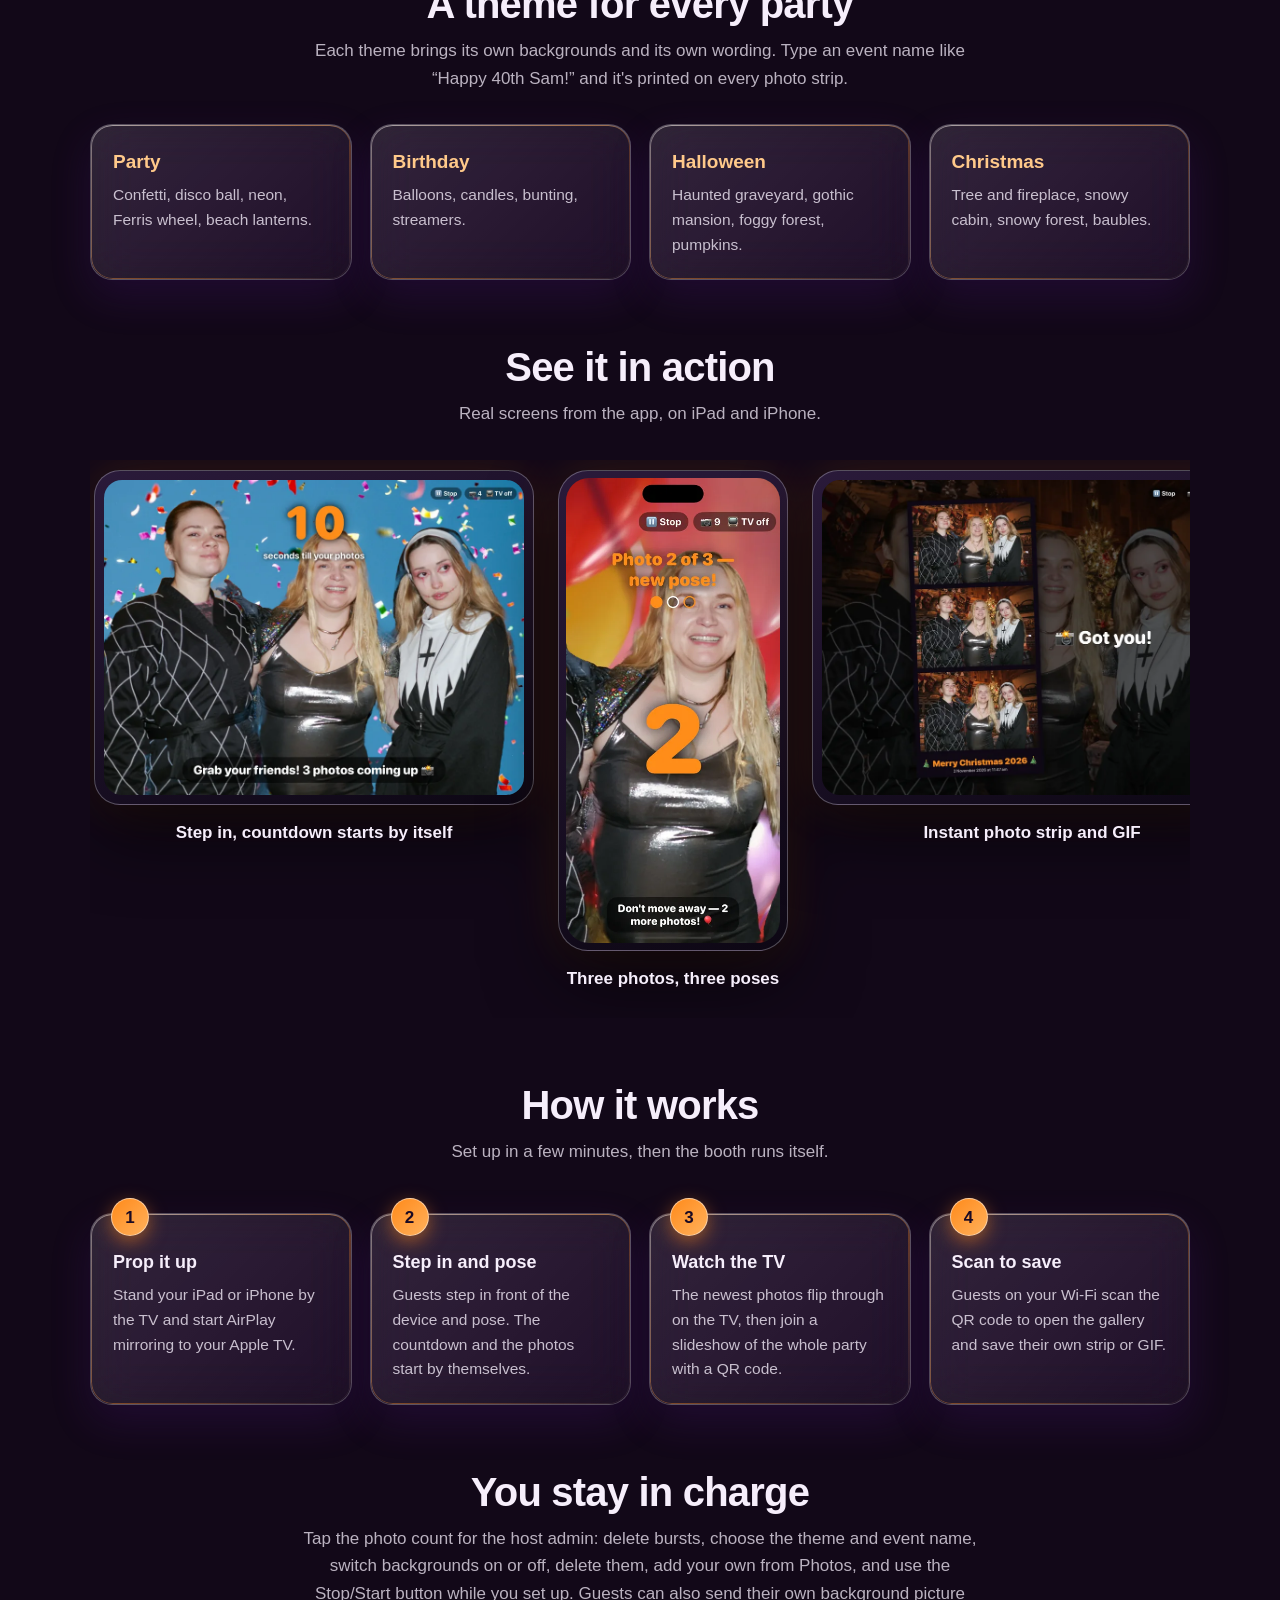
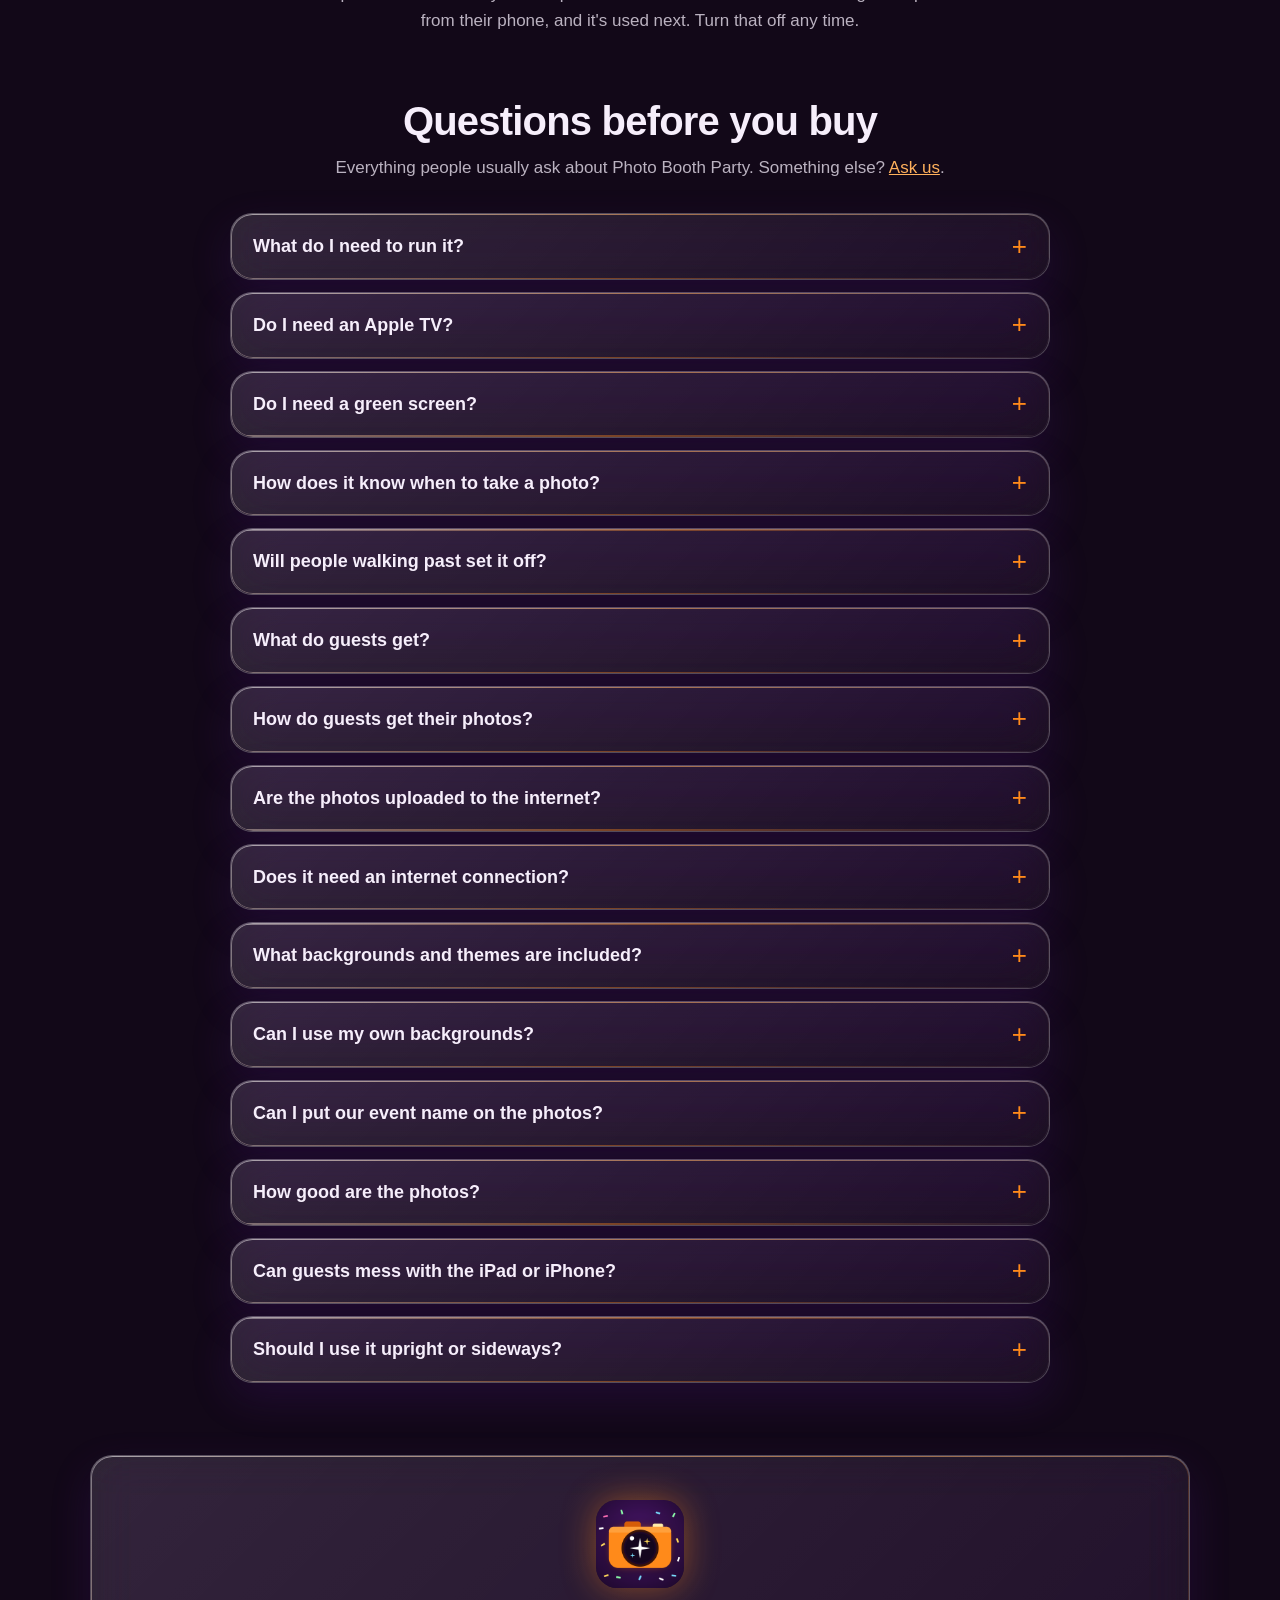
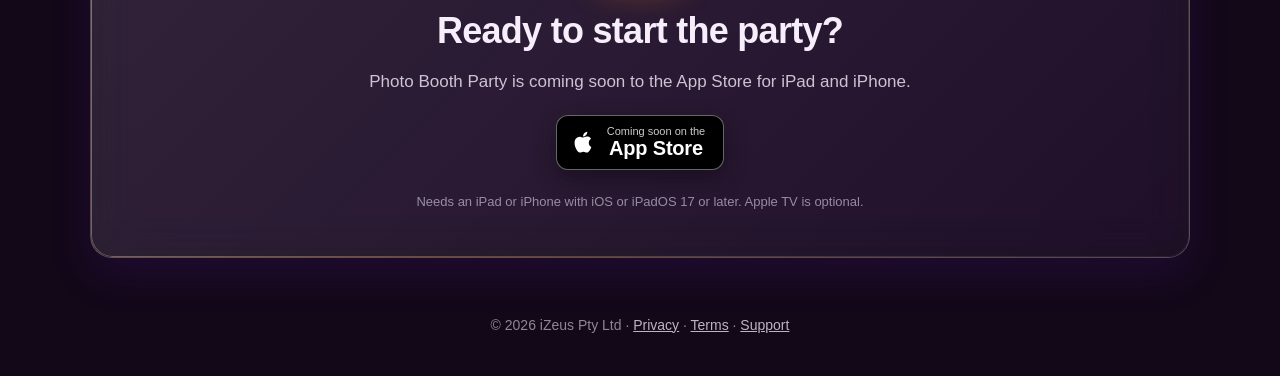
==== commit 60a40786: "Add pre-purchase FAQ section and nav link Co-Authored-By: Claude Opus 5.5 <noreply@anthropic.com>" ====
--- a/index.html
+++ b/index.html
@@ -12,7 +12,7 @@
 <link rel="icon" type="image/png" sizes="32x32" href="assets/icon-32.png">
 <link rel="icon" type="image/png" sizes="512x512" href="assets/icon-512.png">
 <link rel="apple-touch-icon" href="assets/icon-180.png">
-<link rel="stylesheet" href="assets/style.css?v=mvys3dn4">
+<link rel="stylesheet" href="assets/style.css?v=mvyt03xp">
 </head>
 <body>
 <div class="bg" aria-hidden="true">
@@ -23,7 +23,7 @@
 </div>
 <header class="nav">
   <a class="brand" href="index.html"><img src="assets/icon-180.png" alt="" width="36" height="36"><span>Photo Booth Party</span></a>
-  <nav class="nav-links"><a href="index.html" aria-current="page">Home</a><a href="support.html">Support</a><a href="privacy.html">Privacy</a><a href="terms.html">Terms</a></nav>
+  <nav class="nav-links"><a href="index.html" aria-current="page">Home</a><a href="index.html#faq">FAQ</a><a href="support.html">Support</a><a href="privacy.html">Privacy</a><a href="terms.html">Terms</a></nav>
 </header>
 <main class="wrap wide">
 <section class="pitch">
@@ -98,6 +98,30 @@
   <p class="section-sub">Tap the photo count for the host admin: delete bursts, choose the theme and event name, switch backgrounds on or off, delete them, add your own from Photos, and use the Stop/Start button while you set up. Guests can also send their own background picture from their phone, and it's used next. Turn that off any time.</p>
 </section>
 
+<section id="faq">
+  <h2 class="section-title">Questions before you buy</h2>
+  <p class="section-sub">Everything people usually ask about Photo Booth Party. Something else? <a href="support.html">Ask us</a>.</p>
+  <div class="faq-list">
+    <details class="faq-item glass"><summary>What do I need to run it?</summary><p>An iPad or iPhone with iOS or iPadOS 17 or later. That&#x27;s it. A TV with AirPlay and home Wi-Fi make it better, but neither is required.</p></details>
+    <details class="faq-item glass"><summary>Do I need an Apple TV?</summary><p>No. The booth works on its own and guests see themselves on the iPad or iPhone. If you have an Apple TV or an AirPlay-compatible smart TV, mirror to it and the photos play on the big screen as a slideshow for the whole party.</p></details>
+    <details class="faq-item glass"><summary>Do I need a green screen?</summary><p>No. The app cuts people out of the camera image on the device itself and puts them in front of the background, in any room. Plain, uncluttered walls and good lighting give the cleanest edges.</p></details>
+    <details class="faq-item glass"><summary>How does it know when to take a photo?</summary><p>It watches for people stepping up close. When someone is in front of it, a 20-second countdown starts, then it takes three photos with a 3-2-1 between each, so there&#x27;s time to change poses. Nobody has to press anything.</p></details>
+    <details class="faq-item glass"><summary>Will people walking past set it off?</summary><p>No. It only starts when someone is standing close, roughly within a couple of metres, and fills a good part of the picture. Guests across the room don&#x27;t trigger it, and if everyone walks away the countdown cancels.</p></details>
+    <details class="faq-item glass"><summary>What do guests get?</summary><p>Each turn makes three full-size photos, a classic photo strip with your event name on it, and an animated GIF. Everything is saved to your device&#x27;s Photos library.</p></details>
+    <details class="faq-item glass"><summary>How do guests get their photos?</summary><p>A QR code appears on the TV. Guests on your Wi-Fi scan it with their phone camera and a gallery opens in their browser, where they save their strip, GIF or photos. They don&#x27;t need to download an app or sign up.</p></details>
+    <details class="faq-item glass"><summary>Are the photos uploaded to the internet?</summary><p>No. There are no accounts, no cloud and no tracking. The gallery is served by your iPad or iPhone over your own Wi-Fi, so only people on your network can see it, and only while the app is open. You can delete any photo at any time.</p></details>
+    <details class="faq-item glass"><summary>Does it need an internet connection?</summary><p>No. The booth, the TV slideshow and the guest gallery all work without internet. The gallery just needs guests&#x27; phones on the same Wi-Fi network as your device.</p></details>
+    <details class="faq-item glass"><summary>What backgrounds and themes are included?</summary><p>Four themes: Party (confetti, disco ball, neon, Ferris wheel), Birthday (balloons, candles, bunting), Halloween (haunted graveyard, gothic mansion, foggy forest, pumpkins) and Christmas (tree and fireplace, snowy cabin, snowy forest). Each theme has its own on-screen wording, and some turns keep the real room for a mix.</p></details>
+    <details class="faq-item glass"><summary>Can I use my own backgrounds?</summary><p>Yes. Add any picture from your Photos library, like a holiday snap, a team logo or the birthday person&#x27;s baby photo, and switch any background on or off. You can also let guests send a background from their phone, and it&#x27;s used for the next photo. That&#x27;s off until you turn it on.</p></details>
+    <details class="faq-item glass"><summary>Can I put our event name on the photos?</summary><p>Yes. Type a name such as “Happy 40th Sam!” or “Smith Wedding 2026” and it&#x27;s printed at the bottom of every photo strip.</p></details>
+    <details class="faq-item glass"><summary>How good are the photos?</summary><p>The booth takes real photos at the full resolution of your device&#x27;s front camera, not frames from a video. Newer iPads and iPhones have sharper, better low-light cameras, so the newer the device the better the photos. A well-lit spot helps more than anything.</p></details>
+    <details class="faq-item glass"><summary>Can guests mess with the iPad or iPhone?</summary><p>They never need to touch it. To stop anyone leaving the app, turn on Guided Access in Settings › Accessibility before the party. You can pause the booth with the Stop button while you set up, and open the host screen by tapping the photo count.</p></details>
+    <details class="faq-item glass"><summary>Should I use it upright or sideways?</summary><p>Either works. Sideways (landscape) fits groups best and suits a TV; upright works well for one or two people. Keep the device plugged in. The screen stays on for the whole party, so it uses more battery than usual.</p></details>
+  </div>
+</section>
+
+<script type="application/ld+json">{"@context": "https://schema.org", "@type": "FAQPage", "mainEntity": [{"@type": "Question", "name": "What do I need to run it?", "acceptedAnswer": {"@type": "Answer", "text": "An iPad or iPhone with iOS or iPadOS 17 or later. That's it. A TV with AirPlay and home Wi-Fi make it better, but neither is required."}}, {"@type": "Question", "name": "Do I need an Apple TV?", "acceptedAnswer": {"@type": "Answer", "text": "No. The booth works on its own and guests see themselves on the iPad or iPhone. If you have an Apple TV or an AirPlay-compatible smart TV, mirror to it and the photos play on the big screen as a slideshow for the whole party."}}, {"@type": "Question", "name": "Do I need a green screen?", "acceptedAnswer": {"@type": "Answer", "text": "No. The app cuts people out of the camera image on the device itself and puts them in front of the background, in any room. Plain, uncluttered walls and good lighting give the cleanest edges."}}, {"@type": "Question", "name": "How does it know when to take a photo?", "acceptedAnswer": {"@type": "Answer", "text": "It watches for people stepping up close. When someone is in front of it, a 20-second countdown starts, then it takes three photos with a 3-2-1 between each, so there's time to change poses. Nobody has to press anything."}}, {"@type": "Question", "name": "Will people walking past set it off?", "acceptedAnswer": {"@type": "Answer", "text": "No. It only starts when someone is standing close, roughly within a couple of metres, and fills a good part of the picture. Guests across the room don't trigger it, and if everyone walks away the countdown cancels."}}, {"@type": "Question", "name": "What do guests get?", "acceptedAnswer": {"@type": "Answer", "text": "Each turn makes three full-size photos, a classic photo strip with your event name on it, and an animated GIF. Everything is saved to your device's Photos library."}}, {"@type": "Question", "name": "How do guests get their photos?", "acceptedAnswer": {"@type": "Answer", "text": "A QR code appears on the TV. Guests on your Wi-Fi scan it with their phone camera and a gallery opens in their browser, where they save their strip, GIF or photos. They don't need to download an app or sign up."}}, {"@type": "Question", "name": "Are the photos uploaded to the internet?", "acceptedAnswer": {"@type": "Answer", "text": "No. There are no accounts, no cloud and no tracking. The gallery is served by your iPad or iPhone over your own Wi-Fi, so only people on your network can see it, and only while the app is open. You can delete any photo at any time."}}, {"@type": "Question", "name": "Does it need an internet connection?", "acceptedAnswer": {"@type": "Answer", "text": "No. The booth, the TV slideshow and the guest gallery all work without internet. The gallery just needs guests' phones on the same Wi-Fi network as your device."}}, {"@type": "Question", "name": "What backgrounds and themes are included?", "acceptedAnswer": {"@type": "Answer", "text": "Four themes: Party (confetti, disco ball, neon, Ferris wheel), Birthday (balloons, candles, bunting), Halloween (haunted graveyard, gothic mansion, foggy forest, pumpkins) and Christmas (tree and fireplace, snowy cabin, snowy forest). Each theme has its own on-screen wording, and some turns keep the real room for a mix."}}, {"@type": "Question", "name": "Can I use my own backgrounds?", "acceptedAnswer": {"@type": "Answer", "text": "Yes. Add any picture from your Photos library, like a holiday snap, a team logo or the birthday person's baby photo, and switch any background on or off. You can also let guests send a background from their phone, and it's used for the next photo. That's off until you turn it on."}}, {"@type": "Question", "name": "Can I put our event name on the photos?", "acceptedAnswer": {"@type": "Answer", "text": "Yes. Type a name such as “Happy 40th Sam!” or “Smith Wedding 2026” and it's printed at the bottom of every photo strip."}}, {"@type": "Question", "name": "How good are the photos?", "acceptedAnswer": {"@type": "Answer", "text": "The booth takes real photos at the full resolution of your device's front camera, not frames from a video. Newer iPads and iPhones have sharper, better low-light cameras, so the newer the device the better the photos. A well-lit spot helps more than anything."}}, {"@type": "Question", "name": "Can guests mess with the iPad or iPhone?", "acceptedAnswer": {"@type": "Answer", "text": "They never need to touch it. To stop anyone leaving the app, turn on Guided Access in Settings › Accessibility before the party. You can pause the booth with the Stop button while you set up, and open the host screen by tapping the photo count."}}, {"@type": "Question", "name": "Should I use it upright or sideways?", "acceptedAnswer": {"@type": "Answer", "text": "Either works. Sideways (landscape) fits groups best and suits a TV; upright works well for one or two people. Keep the device plugged in. The screen stays on for the whole party, so it uses more battery than usual."}}]}</script>
+
 <section id="get">
   <div class="band glass">
     <img src="assets/icon-512.png" alt="" width="88" height="88">
@@ -109,6 +133,6 @@
 </section>
 </main>
 <footer class="foot">&copy; 2026 iZeus Pty Ltd &middot; <a href="privacy.html">Privacy</a> &middot; <a href="terms.html">Terms</a> &middot; <a href="support.html">Support</a></footer>
-<script src="assets/site.js?v=mvys3dn4"></script>
+<script src="assets/site.js?v=mvyt03xp"></script>
 </body>
 </html>
--- a/assets/style.css
+++ b/assets/style.css
@@ -131,3 +131,12 @@
 @media (max-width:980px){.themes{grid-template-columns:1fr 1fr}}
 @media (max-width:720px){.themes{grid-template-columns:1fr}.pitch-art .pitch-phone{width:28%;right:0}}
 @media (prefers-reduced-motion:reduce){.pitch-phone{animation:none!important}}
+
+.faq-list{max-width:820px;margin:0 auto;display:grid;gap:12px}
+.faq-item{padding:0}
+.faq-item summary{cursor:pointer;list-style:none;padding:18px 52px 18px 22px;font-weight:700;font-size:18px;position:relative}
+.faq-item summary::-webkit-details-marker{display:none}
+.faq-item summary::after{content:"+";position:absolute;right:22px;top:50%;transform:translateY(-50%);font-size:26px;font-weight:400;color:#ff8a1a;transition:transform .2s}
+.faq-item[open] summary::after{transform:translateY(-50%) rotate(45deg)}
+.faq-item p{margin:0;padding:0 22px 20px;color:rgba(246,238,251,.82)}
+.faq-item summary:focus-visible{outline:2px solid #ff8a1a;outline-offset:2px;border-radius:22px}
